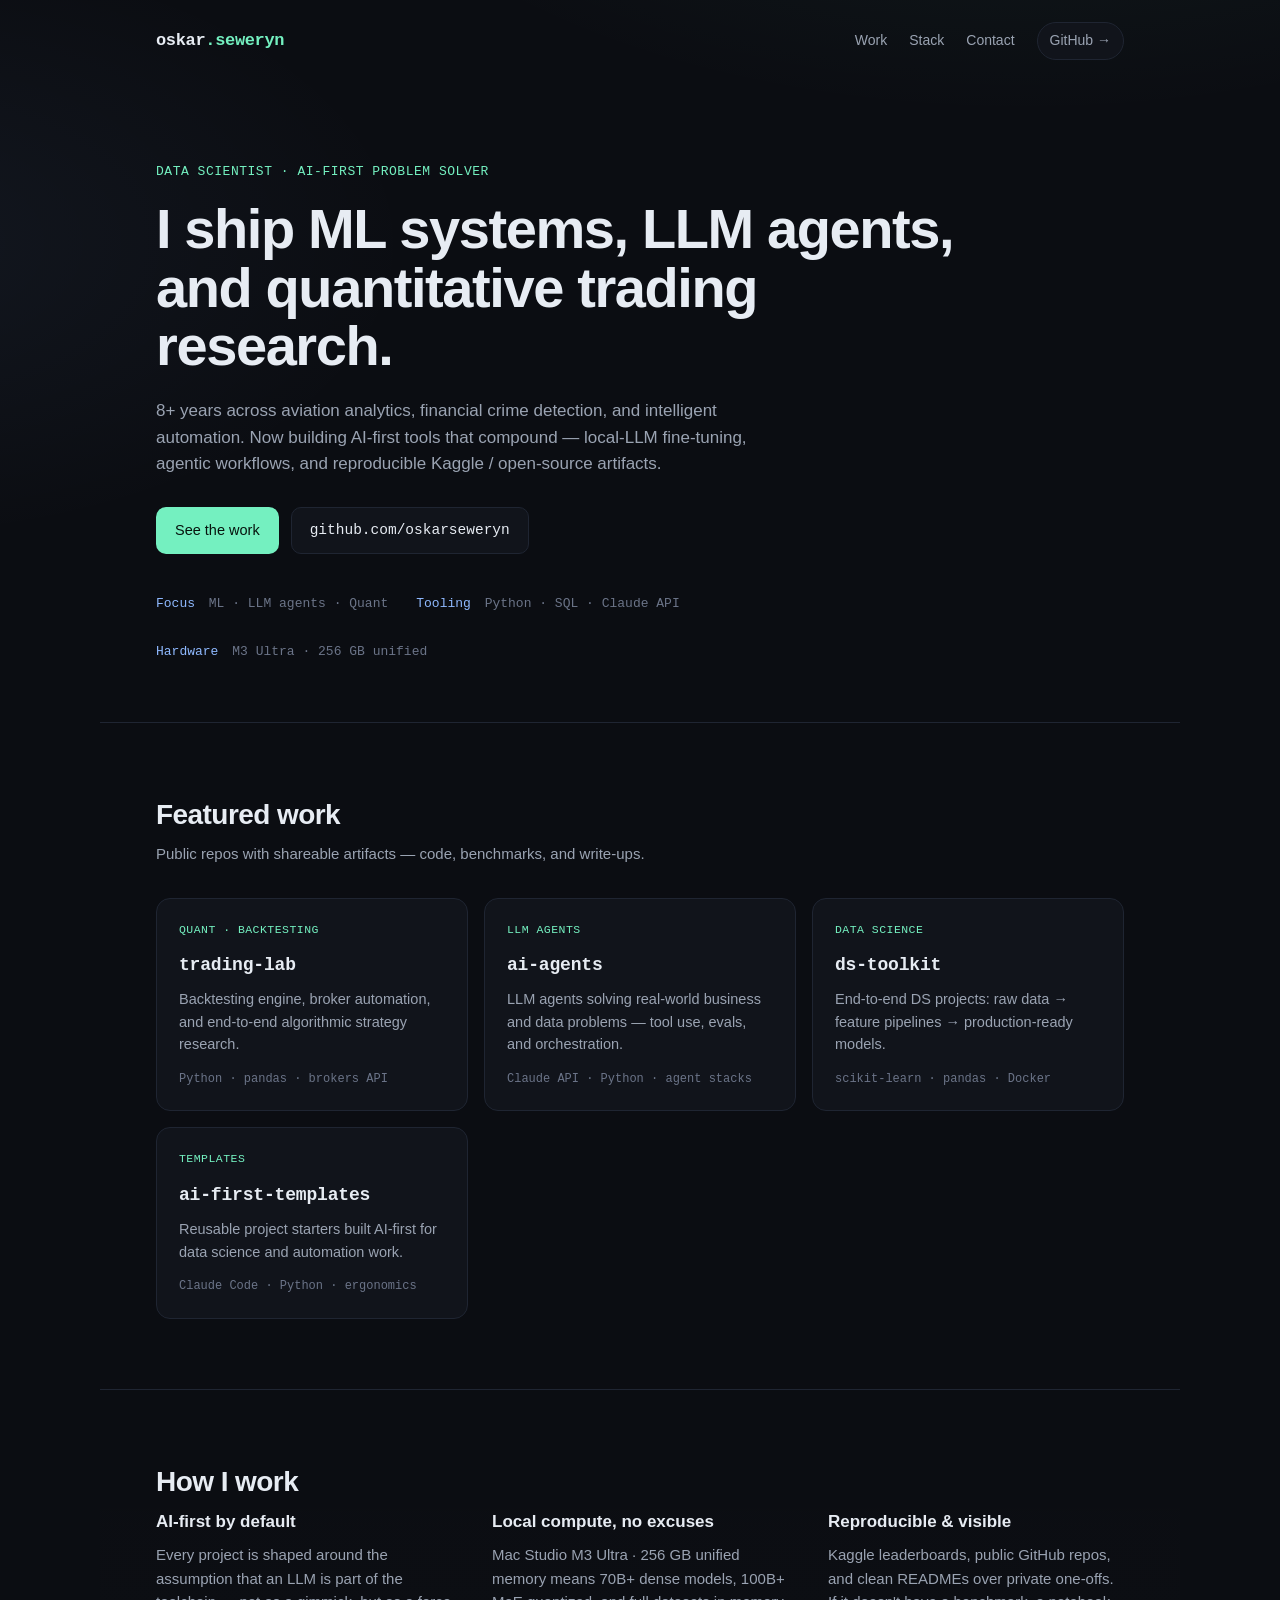
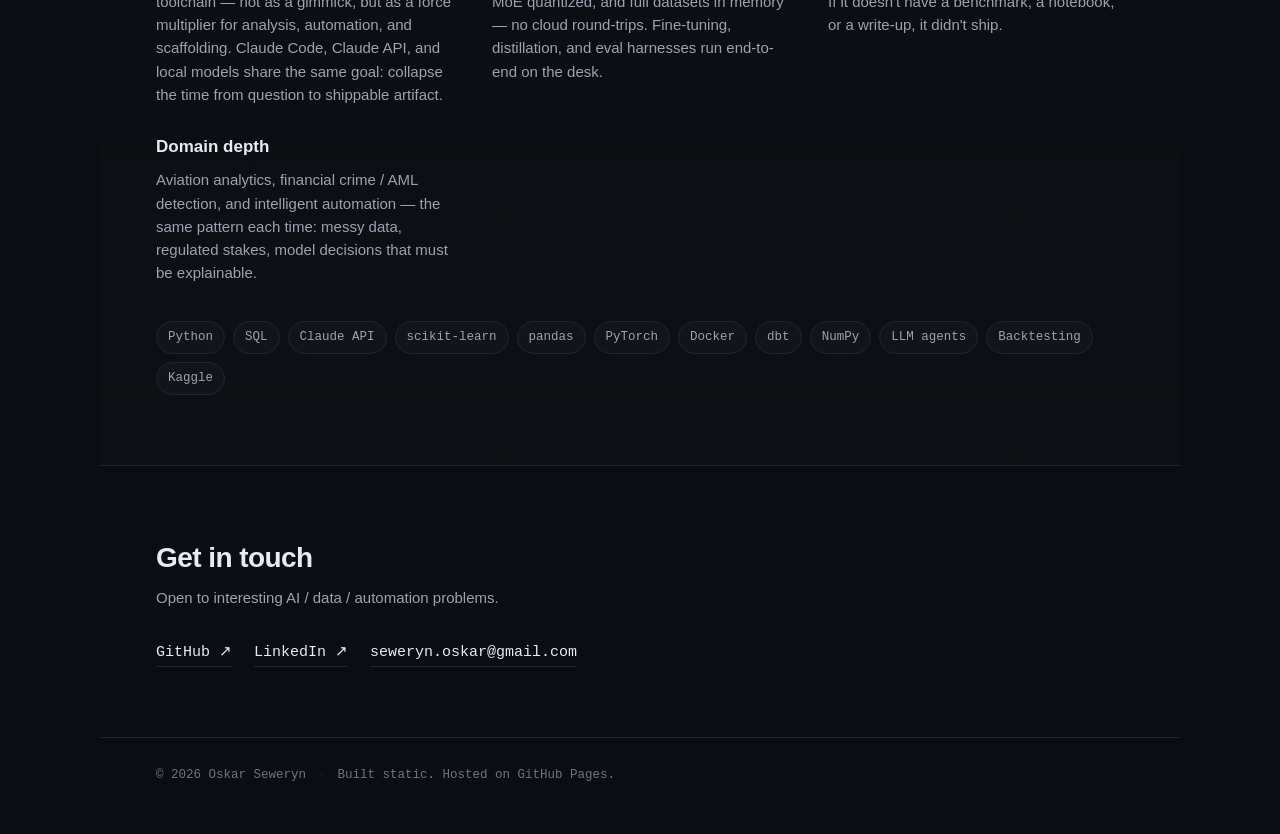
==== index.html @ affdbf96 "init personal site Static single-page portfolio for oskarseweryn.github.io: - hero, featured work, h" ====
<!doctype html>
<html lang="en">
<head>
<meta charset="utf-8" />
<meta name="viewport" content="width=device-width, initial-scale=1" />
<title>Oskar Seweryn — Data Scientist · AI-First Problem Solver</title>
<meta name="description" content="Oskar Seweryn — Data Scientist and AI-first problem solver. Building ML systems, LLM agents, and quantitative trading research." />
<meta name="theme-color" content="#0b0d12" />
<link rel="icon" href="data:image/svg+xml,%3Csvg xmlns='http://www.w3.org/2000/svg' viewBox='0 0 64 64'%3E%3Crect width='64' height='64' rx='14' fill='%230b0d12'/%3E%3Ctext x='50%25' y='54%25' font-family='ui-monospace,monospace' font-size='34' font-weight='700' text-anchor='middle' fill='%2374f0c0'%3Eos%3C/text%3E%3C/svg%3E" />

<meta property="og:title" content="Oskar Seweryn — Data Scientist · AI-First Problem Solver" />
<meta property="og:description" content="ML systems, LLM agents, and quantitative trading research. 8+ years across aviation analytics, financial crime detection, and intelligent automation." />
<meta property="og:type" content="website" />
<meta property="og:url" content="https://oskarseweryn.github.io" />

<link rel="stylesheet" href="style.css" />
</head>
<body>

<header class="nav">
  <a class="brand" href="#top">oskar<span>.seweryn</span></a>
  <nav>
    <a href="#work">Work</a>
    <a href="#stack">Stack</a>
    <a href="#contact">Contact</a>
    <a class="nav-cta" href="https://github.com/oskarseweryn" target="_blank" rel="noopener">GitHub →</a>
  </nav>
</header>

<main id="top">

  <section class="hero">
    <div class="hero-inner">
      <p class="eyebrow">Data Scientist · AI-First Problem Solver</p>
      <h1>I ship ML systems, LLM agents,<br/>and quantitative trading research.</h1>
      <p class="lede">
        8+ years across aviation analytics, financial crime detection, and intelligent automation.
        Now building AI-first tools that compound — local-LLM fine-tuning, agentic workflows,
        and reproducible Kaggle / open-source artifacts.
      </p>
      <div class="cta-row">
        <a class="btn primary" href="#work">See the work</a>
        <a class="btn ghost" href="https://github.com/oskarseweryn" target="_blank" rel="noopener">github.com/oskarseweryn</a>
      </div>
      <ul class="hero-meta">
        <li><span>Focus</span> ML · LLM agents · Quant</li>
        <li><span>Tooling</span> Python · SQL · Claude API</li>
        <li><span>Hardware</span> M3 Ultra · 256 GB unified</li>
      </ul>
    </div>
  </section>

  <section id="work" class="section">
    <h2>Featured work</h2>
    <p class="section-sub">Public repos with shareable artifacts — code, benchmarks, and write-ups.</p>

    <div class="grid">

      <a class="card" href="https://github.com/oskarseweryn/trading-lab" target="_blank" rel="noopener">
        <div class="card-tag">Quant · Backtesting</div>
        <h3>trading-lab</h3>
        <p>Backtesting engine, broker automation, and end-to-end algorithmic strategy research.</p>
        <div class="card-meta">Python · pandas · brokers API</div>
      </a>

      <a class="card" href="https://github.com/oskarseweryn/ai-agents" target="_blank" rel="noopener">
        <div class="card-tag">LLM Agents</div>
        <h3>ai-agents</h3>
        <p>LLM agents solving real-world business and data problems — tool use, evals, and orchestration.</p>
        <div class="card-meta">Claude API · Python · agent stacks</div>
      </a>

      <a class="card" href="https://github.com/oskarseweryn/ds-toolkit" target="_blank" rel="noopener">
        <div class="card-tag">Data Science</div>
        <h3>ds-toolkit</h3>
        <p>End-to-end DS projects: raw data → feature pipelines → production-ready models.</p>
        <div class="card-meta">scikit-learn · pandas · Docker</div>
      </a>

      <a class="card" href="https://github.com/oskarseweryn/ai-first-templates" target="_blank" rel="noopener">
        <div class="card-tag">Templates</div>
        <h3>ai-first-templates</h3>
        <p>Reusable project starters built AI-first for data science and automation work.</p>
        <div class="card-meta">Claude Code · Python · ergonomics</div>
      </a>

    </div>
  </section>

  <section id="stack" class="section alt">
    <h2>How I work</h2>
    <div class="two-col">
      <div>
        <h3>AI-first by default</h3>
        <p>
          Every project is shaped around the assumption that an LLM is part of the toolchain — not as a gimmick,
          but as a force multiplier for analysis, automation, and scaffolding. Claude Code, Claude API, and local
          models share the same goal: collapse the time from question to shippable artifact.
        </p>
      </div>
      <div>
        <h3>Local compute, no excuses</h3>
        <p>
          Mac Studio M3 Ultra · 256 GB unified memory means 70B+ dense models, 100B+ MoE quantized, and full
          datasets in memory — no cloud round-trips. Fine-tuning, distillation, and eval harnesses run end-to-end
          on the desk.
        </p>
      </div>
      <div>
        <h3>Reproducible &amp; visible</h3>
        <p>
          Kaggle leaderboards, public GitHub repos, and clean READMEs over private one-offs. If it doesn't have a
          benchmark, a notebook, or a write-up, it didn't ship.
        </p>
      </div>
      <div>
        <h3>Domain depth</h3>
        <p>
          Aviation analytics, financial crime / AML detection, and intelligent automation — the same pattern each
          time: messy data, regulated stakes, model decisions that must be explainable.
        </p>
      </div>
    </div>

    <div class="chips">
      <span>Python</span><span>SQL</span><span>Claude API</span><span>scikit-learn</span>
      <span>pandas</span><span>PyTorch</span><span>Docker</span><span>dbt</span>
      <span>NumPy</span><span>LLM agents</span><span>Backtesting</span><span>Kaggle</span>
    </div>
  </section>

  <section id="contact" class="section contact">
    <h2>Get in touch</h2>
    <p class="section-sub">Open to interesting AI / data / automation problems.</p>
    <div class="links">
      <a href="https://github.com/oskarseweryn" target="_blank" rel="noopener">GitHub ↗</a>
      <a href="https://www.linkedin.com/in/oskar-seweryn/" target="_blank" rel="noopener">LinkedIn ↗</a>
      <a href="mailto:seweryn.oskar@gmail.com">seweryn.oskar@gmail.com</a>
    </div>
  </section>

</main>

<footer>
  <span>© <span id="yr"></span> Oskar Seweryn</span>
  <span class="sep">·</span>
  <span>Built static. Hosted on GitHub Pages.</span>
</footer>

<script>
  document.getElementById('yr').textContent = new Date().getFullYear();
</script>
</body>
</html>
---- style.css ----
:root {
  --bg: #0b0d12;
  --bg-2: #11141b;
  --bg-3: #161a23;
  --line: #1f2532;
  --fg: #e7ecf3;
  --fg-dim: #9aa3b2;
  --fg-mute: #6b7488;
  --accent: #74f0c0;
  --accent-2: #8fb9ff;
  --radius: 14px;
  --maxw: 1080px;
  --mono: ui-monospace, SFMono-Regular, Menlo, Consolas, monospace;
  --sans: -apple-system, BlinkMacSystemFont, "Inter", "Segoe UI", Roboto, sans-serif;
}

* { box-sizing: border-box; }

html, body {
  margin: 0;
  padding: 0;
  background: var(--bg);
  color: var(--fg);
  font-family: var(--sans);
  font-size: 16px;
  line-height: 1.55;
  -webkit-font-smoothing: antialiased;
}

body {
  background:
    radial-gradient(1200px 600px at 80% -10%, rgba(116, 240, 192, 0.07), transparent 60%),
    radial-gradient(900px 500px at -10% 10%, rgba(143, 185, 255, 0.06), transparent 60%),
    var(--bg);
}

a { color: var(--fg); text-decoration: none; }
a:hover { color: var(--accent); }

/* ---------- Nav ---------- */
.nav {
  display: flex;
  align-items: center;
  justify-content: space-between;
  padding: 22px clamp(20px, 5vw, 56px);
  max-width: var(--maxw);
  margin: 0 auto;
}
.brand {
  font-family: var(--mono);
  font-weight: 700;
  letter-spacing: -0.02em;
  font-size: 17px;
}
.brand span { color: var(--accent); }
.nav nav { display: flex; gap: 22px; align-items: center; }
.nav nav a { font-size: 14px; color: var(--fg-dim); }
.nav nav a:hover { color: var(--fg); }
.nav-cta {
  border: 1px solid var(--line);
  padding: 7px 12px;
  border-radius: 999px;
  background: var(--bg-2);
}
.nav-cta:hover { border-color: var(--accent); color: var(--accent) !important; }

/* ---------- Hero ---------- */
.hero {
  max-width: var(--maxw);
  margin: 0 auto;
  padding: 80px clamp(20px, 5vw, 56px) 60px;
}
.hero-inner { max-width: 820px; }
.eyebrow {
  font-family: var(--mono);
  font-size: 13px;
  color: var(--accent);
  letter-spacing: 0.04em;
  text-transform: uppercase;
  margin: 0 0 18px;
}
.hero h1 {
  font-size: clamp(34px, 5.4vw, 56px);
  line-height: 1.05;
  letter-spacing: -0.025em;
  margin: 0 0 22px;
  font-weight: 700;
}
.hero .lede {
  font-size: 17px;
  color: var(--fg-dim);
  max-width: 640px;
  margin: 0 0 30px;
}
.cta-row { display: flex; gap: 12px; flex-wrap: wrap; margin-bottom: 40px; }
.btn {
  display: inline-block;
  padding: 11px 18px;
  border-radius: 10px;
  font-size: 14.5px;
  font-weight: 500;
  border: 1px solid transparent;
  transition: transform 0.08s ease, border-color 0.15s ease, background 0.15s ease;
}
.btn.primary {
  background: var(--accent);
  color: #07140e;
}
.btn.primary:hover { transform: translateY(-1px); }
.btn.ghost {
  border-color: var(--line);
  color: var(--fg);
  background: var(--bg-2);
  font-family: var(--mono);
}
.btn.ghost:hover { border-color: var(--accent); color: var(--accent); }

.hero-meta {
  list-style: none;
  padding: 0;
  margin: 0;
  display: flex;
  gap: 28px;
  flex-wrap: wrap;
  font-family: var(--mono);
  font-size: 13px;
  color: var(--fg-mute);
}
.hero-meta li span {
  display: inline-block;
  color: var(--accent-2);
  margin-right: 6px;
}

/* ---------- Sections ---------- */
.section {
  max-width: var(--maxw);
  margin: 0 auto;
  padding: 70px clamp(20px, 5vw, 56px);
  border-top: 1px solid var(--line);
}
.section.alt { background: linear-gradient(180deg, transparent, rgba(255, 255, 255, 0.012)); }
.section h2 {
  font-size: 28px;
  letter-spacing: -0.02em;
  margin: 0 0 6px;
}
.section-sub {
  color: var(--fg-dim);
  margin: 0 0 32px;
  font-size: 15px;
}

/* ---------- Grid of project cards ---------- */
.grid {
  display: grid;
  grid-template-columns: repeat(auto-fill, minmax(260px, 1fr));
  gap: 16px;
}
.card {
  display: block;
  background: var(--bg-2);
  border: 1px solid var(--line);
  border-radius: var(--radius);
  padding: 22px;
  transition: border-color 0.15s ease, transform 0.1s ease, background 0.15s ease;
}
.card:hover {
  border-color: var(--accent);
  background: var(--bg-3);
  transform: translateY(-2px);
  color: var(--fg);
}
.card-tag {
  font-family: var(--mono);
  font-size: 11.5px;
  letter-spacing: 0.04em;
  text-transform: uppercase;
  color: var(--accent);
  margin-bottom: 14px;
}
.card h3 {
  font-family: var(--mono);
  font-size: 18px;
  margin: 0 0 8px;
  letter-spacing: -0.01em;
}
.card p {
  color: var(--fg-dim);
  font-size: 14.5px;
  margin: 0 0 14px;
}
.card-meta {
  font-family: var(--mono);
  font-size: 12px;
  color: var(--fg-mute);
}

/* ---------- Two-column "How I work" ---------- */
.two-col {
  display: grid;
  grid-template-columns: repeat(auto-fit, minmax(280px, 1fr));
  gap: 28px 40px;
  margin-bottom: 36px;
}
.two-col h3 {
  font-size: 17px;
  margin: 0 0 8px;
  color: var(--fg);
}
.two-col p {
  color: var(--fg-dim);
  margin: 0;
  font-size: 15px;
}

/* ---------- Chips ---------- */
.chips {
  display: flex;
  flex-wrap: wrap;
  gap: 8px;
  margin-top: 8px;
}
.chips span {
  font-family: var(--mono);
  font-size: 12.5px;
  background: var(--bg-2);
  border: 1px solid var(--line);
  color: var(--fg-dim);
  padding: 6px 11px;
  border-radius: 999px;
}

/* ---------- Contact ---------- */
.contact .links {
  display: flex;
  flex-wrap: wrap;
  gap: 22px;
  font-family: var(--mono);
  font-size: 15px;
}
.contact .links a {
  color: var(--fg);
  border-bottom: 1px solid var(--line);
  padding-bottom: 2px;
}
.contact .links a:hover {
  color: var(--accent);
  border-color: var(--accent);
}

/* ---------- Footer ---------- */
footer {
  max-width: var(--maxw);
  margin: 0 auto;
  padding: 28px clamp(20px, 5vw, 56px) 48px;
  font-family: var(--mono);
  font-size: 12.5px;
  color: var(--fg-mute);
  display: flex;
  gap: 12px;
  flex-wrap: wrap;
  border-top: 1px solid var(--line);
}
footer .sep { color: var(--line); }

/* ---------- Mobile tweaks ---------- */
@media (max-width: 560px) {
  .nav nav { gap: 14px; }
  .nav nav a:not(.nav-cta) { display: none; }
  .hero { padding-top: 50px; }
  .hero-meta { gap: 14px; }
}

/* ---------- Reduced motion ---------- */
@media (prefers-reduced-motion: reduce) {
  * { transition: none !important; }
}
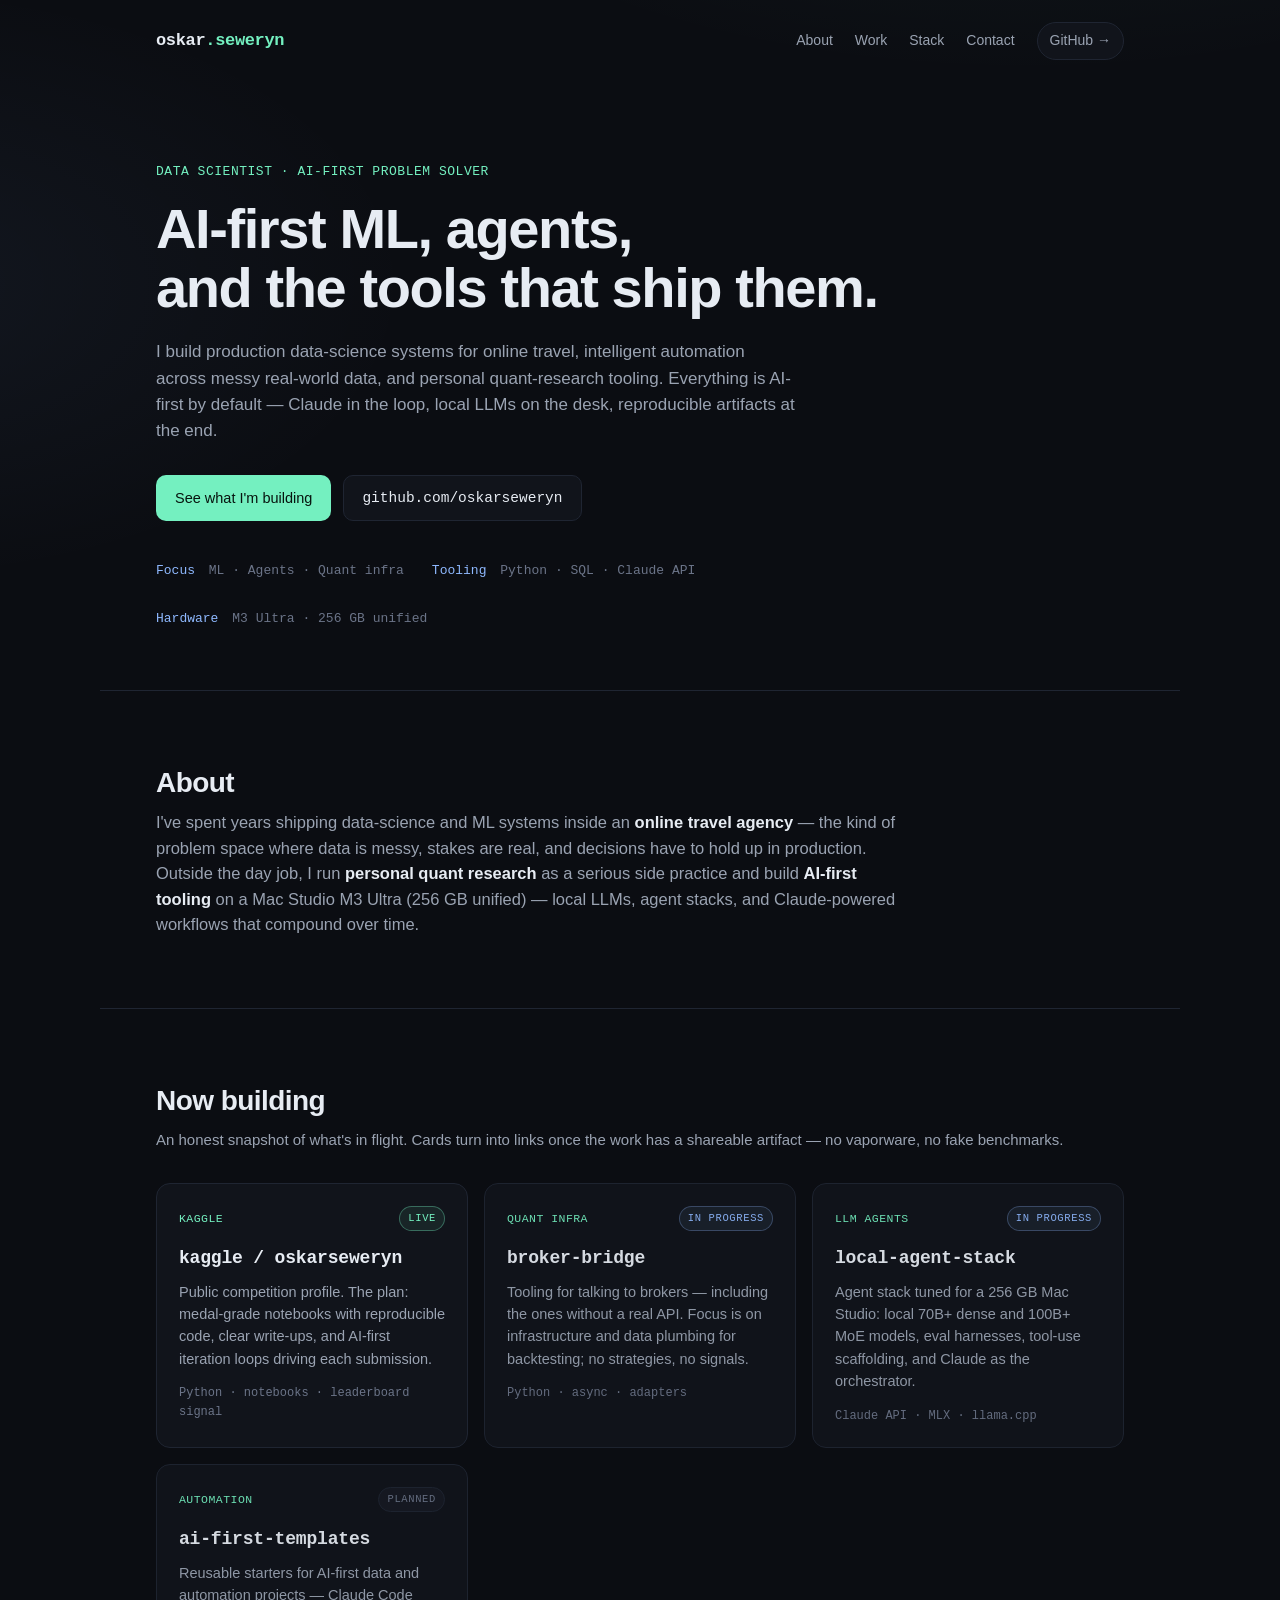
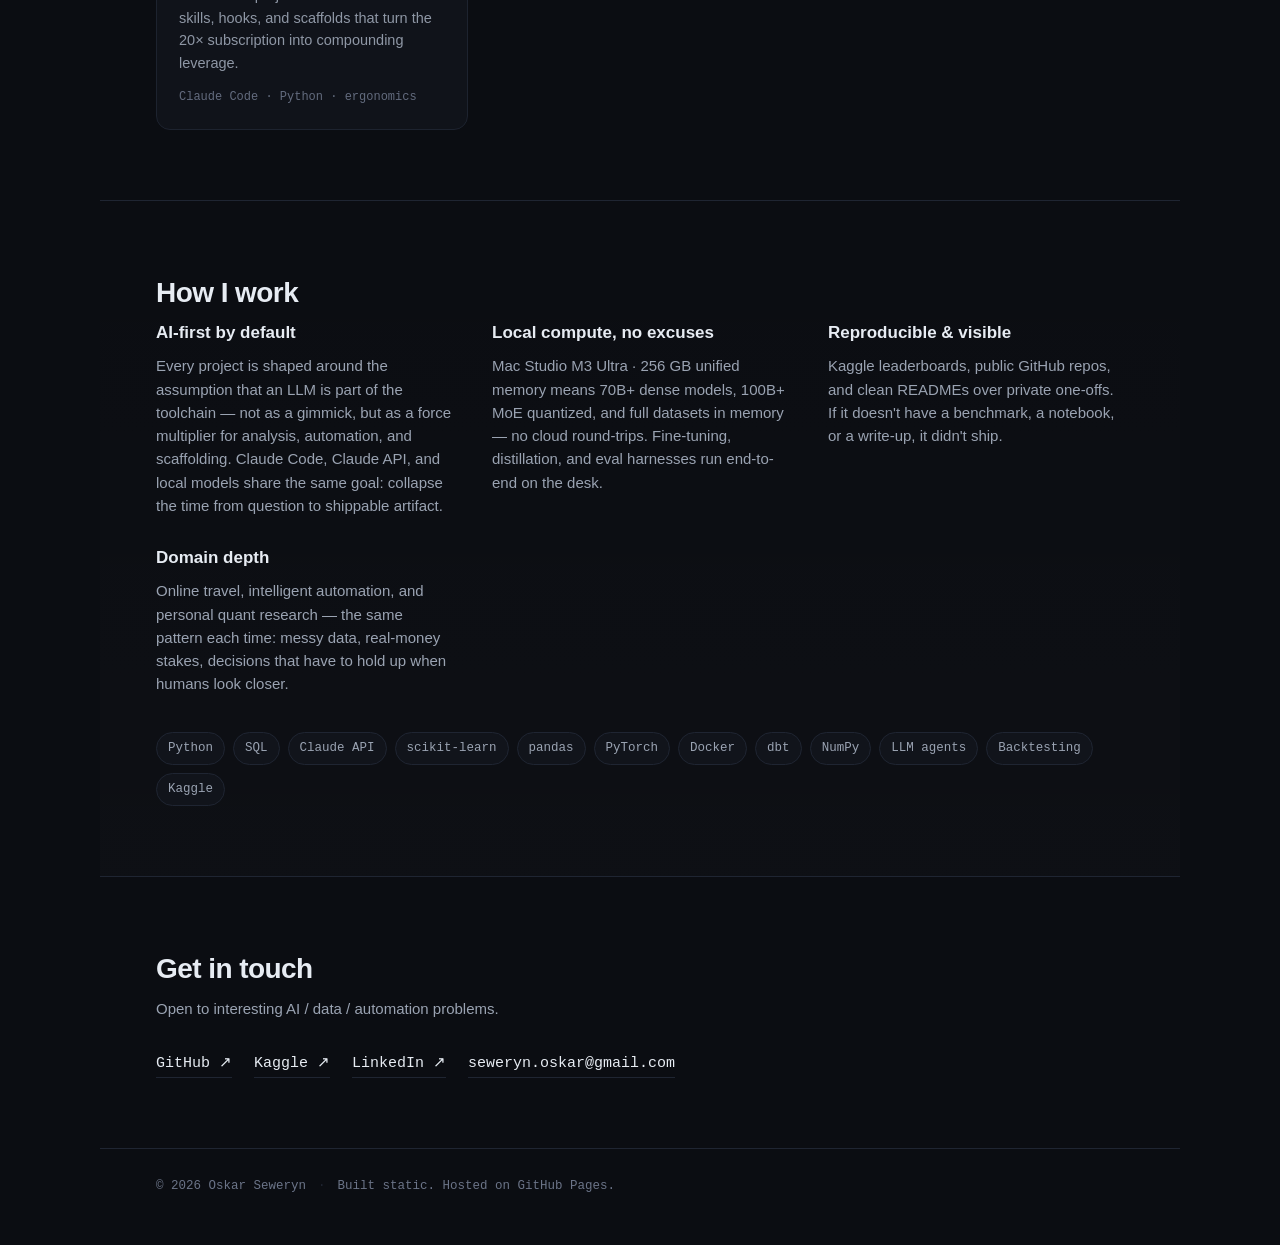
==== commit 8158535d: "overhaul site: honest positioning and now-building cards Drop bogus repo cards and the aviation/AML " ====
--- a/index.html
+++ b/index.html
@@ -4,12 +4,12 @@
 <meta charset="utf-8" />
 <meta name="viewport" content="width=device-width, initial-scale=1" />
 <title>Oskar Seweryn — Data Scientist · AI-First Problem Solver</title>
-<meta name="description" content="Oskar Seweryn — Data Scientist and AI-first problem solver. Building ML systems, LLM agents, and quantitative trading research." />
+<meta name="description" content="Oskar Seweryn — Data Scientist and AI-first problem solver. Production ML for online travel, intelligent automation, and personal quant research." />
 <meta name="theme-color" content="#0b0d12" />
 <link rel="icon" href="data:image/svg+xml,%3Csvg xmlns='http://www.w3.org/2000/svg' viewBox='0 0 64 64'%3E%3Crect width='64' height='64' rx='14' fill='%230b0d12'/%3E%3Ctext x='50%25' y='54%25' font-family='ui-monospace,monospace' font-size='34' font-weight='700' text-anchor='middle' fill='%2374f0c0'%3Eos%3C/text%3E%3C/svg%3E" />
 
 <meta property="og:title" content="Oskar Seweryn — Data Scientist · AI-First Problem Solver" />
-<meta property="og:description" content="ML systems, LLM agents, and quantitative trading research. 8+ years across aviation analytics, financial crime detection, and intelligent automation." />
+<meta property="og:description" content="Production ML for online travel, intelligent automation, and personal quant research. AI-first by default, local-LLM by hardware." />
 <meta property="og:type" content="website" />
 <meta property="og:url" content="https://oskarseweryn.github.io" />
 
@@ -20,6 +20,7 @@
 <header class="nav">
   <a class="brand" href="#top">oskar<span>.seweryn</span></a>
   <nav>
+    <a href="#about">About</a>
     <a href="#work">Work</a>
     <a href="#stack">Stack</a>
     <a href="#contact">Contact</a>
@@ -32,57 +33,85 @@
   <section class="hero">
     <div class="hero-inner">
       <p class="eyebrow">Data Scientist · AI-First Problem Solver</p>
-      <h1>I ship ML systems, LLM agents,<br/>and quantitative trading research.</h1>
+      <h1>AI-first ML, agents,<br/>and the tools that ship them.</h1>
       <p class="lede">
-        8+ years across aviation analytics, financial crime detection, and intelligent automation.
-        Now building AI-first tools that compound — local-LLM fine-tuning, agentic workflows,
-        and reproducible Kaggle / open-source artifacts.
+        I build production data-science systems for online travel, intelligent automation
+        across messy real-world data, and personal quant-research tooling. Everything is
+        AI-first by default — Claude in the loop, local LLMs on the desk, reproducible
+        artifacts at the end.
       </p>
       <div class="cta-row">
-        <a class="btn primary" href="#work">See the work</a>
+        <a class="btn primary" href="#work">See what I'm building</a>
         <a class="btn ghost" href="https://github.com/oskarseweryn" target="_blank" rel="noopener">github.com/oskarseweryn</a>
       </div>
       <ul class="hero-meta">
-        <li><span>Focus</span> ML · LLM agents · Quant</li>
+        <li><span>Focus</span> ML · Agents · Quant infra</li>
         <li><span>Tooling</span> Python · SQL · Claude API</li>
         <li><span>Hardware</span> M3 Ultra · 256 GB unified</li>
       </ul>
     </div>
   </section>
 
+  <section id="about" class="section about">
+    <h2>About</h2>
+    <p class="bio">
+      I've spent years shipping data-science and ML systems inside an
+      <strong>online travel agency</strong> — the kind of problem space where data is messy,
+      stakes are real, and decisions have to hold up in production. Outside the day job, I
+      run <strong>personal quant research</strong> as a serious side practice and build
+      <strong>AI-first tooling</strong> on a Mac Studio M3 Ultra (256&nbsp;GB unified) — local
+      LLMs, agent stacks, and Claude-powered workflows that compound over time.
+    </p>
+  </section>
+
   <section id="work" class="section">
-    <h2>Featured work</h2>
-    <p class="section-sub">Public repos with shareable artifacts — code, benchmarks, and write-ups.</p>
+    <h2>Now building</h2>
+    <p class="section-sub">
+      An honest snapshot of what's in flight. Cards turn into links once the work has a
+      shareable artifact — no vaporware, no fake benchmarks.
+    </p>
 
     <div class="grid">
 
-      <a class="card" href="https://github.com/oskarseweryn/trading-lab" target="_blank" rel="noopener">
-        <div class="card-tag">Quant · Backtesting</div>
-        <h3>trading-lab</h3>
-        <p>Backtesting engine, broker automation, and end-to-end algorithmic strategy research.</p>
-        <div class="card-meta">Python · pandas · brokers API</div>
+      <a class="card" href="https://www.kaggle.com/oskarseweryn" target="_blank" rel="noopener">
+        <div class="card-head">
+          <div class="card-tag">Kaggle</div>
+          <span class="status status-live">live</span>
+        </div>
+        <h3>kaggle / oskarseweryn</h3>
+        <p>Public competition profile. The plan: medal-grade notebooks with reproducible code, clear write-ups, and AI-first iteration loops driving each submission.</p>
+        <div class="card-meta">Python · notebooks · leaderboard signal</div>
       </a>
 
-      <a class="card" href="https://github.com/oskarseweryn/ai-agents" target="_blank" rel="noopener">
-        <div class="card-tag">LLM Agents</div>
-        <h3>ai-agents</h3>
-        <p>LLM agents solving real-world business and data problems — tool use, evals, and orchestration.</p>
-        <div class="card-meta">Claude API · Python · agent stacks</div>
-      </a>
+      <div class="card card-soon" aria-disabled="true">
+        <div class="card-head">
+          <div class="card-tag">Quant infra</div>
+          <span class="status status-progress">in&nbsp;progress</span>
+        </div>
+        <h3>broker-bridge</h3>
+        <p>Tooling for talking to brokers — including the ones without a real API. Focus is on infrastructure and data plumbing for backtesting; no strategies, no signals.</p>
+        <div class="card-meta">Python · async · adapters</div>
+      </div>
 
-      <a class="card" href="https://github.com/oskarseweryn/ds-toolkit" target="_blank" rel="noopener">
-        <div class="card-tag">Data Science</div>
-        <h3>ds-toolkit</h3>
-        <p>End-to-end DS projects: raw data → feature pipelines → production-ready models.</p>
-        <div class="card-meta">scikit-learn · pandas · Docker</div>
-      </a>
+      <div class="card card-soon" aria-disabled="true">
+        <div class="card-head">
+          <div class="card-tag">LLM agents</div>
+          <span class="status status-progress">in&nbsp;progress</span>
+        </div>
+        <h3>local-agent-stack</h3>
+        <p>Agent stack tuned for a 256&nbsp;GB Mac Studio: local 70B+ dense and 100B+ MoE models, eval harnesses, tool-use scaffolding, and Claude as the orchestrator.</p>
+        <div class="card-meta">Claude API · MLX · llama.cpp</div>
+      </div>
 
-      <a class="card" href="https://github.com/oskarseweryn/ai-first-templates" target="_blank" rel="noopener">
-        <div class="card-tag">Templates</div>
+      <div class="card card-soon" aria-disabled="true">
+        <div class="card-head">
+          <div class="card-tag">Automation</div>
+          <span class="status status-planned">planned</span>
+        </div>
         <h3>ai-first-templates</h3>
-        <p>Reusable project starters built AI-first for data science and automation work.</p>
+        <p>Reusable starters for AI-first data and automation projects — Claude Code skills, hooks, and scaffolds that turn the 20× subscription into compounding leverage.</p>
         <div class="card-meta">Claude Code · Python · ergonomics</div>
-      </a>
+      </div>
 
     </div>
   </section>
@@ -116,8 +145,8 @@
       <div>
         <h3>Domain depth</h3>
         <p>
-          Aviation analytics, financial crime / AML detection, and intelligent automation — the same pattern each
-          time: messy data, regulated stakes, model decisions that must be explainable.
+          Online travel, intelligent automation, and personal quant research — the same pattern each
+          time: messy data, real-money stakes, decisions that have to hold up when humans look closer.
         </p>
       </div>
     </div>
@@ -134,6 +163,7 @@
     <p class="section-sub">Open to interesting AI / data / automation problems.</p>
     <div class="links">
       <a href="https://github.com/oskarseweryn" target="_blank" rel="noopener">GitHub ↗</a>
+      <a href="https://www.kaggle.com/oskarseweryn" target="_blank" rel="noopener">Kaggle ↗</a>
       <a href="https://www.linkedin.com/in/oskar-seweryn/" target="_blank" rel="noopener">LinkedIn ↗</a>
       <a href="mailto:seweryn.oskar@gmail.com">seweryn.oskar@gmail.com</a>
     </div>
--- a/style.css
+++ b/style.css
@@ -151,6 +151,18 @@
   font-size: 15px;
 }
 
+/* ---------- About ---------- */
+.about .bio {
+  max-width: 760px;
+  font-size: 16.5px;
+  color: var(--fg-dim);
+  margin: 0;
+}
+.about .bio strong {
+  color: var(--fg);
+  font-weight: 600;
+}
+
 /* ---------- Grid of project cards ---------- */
 .grid {
   display: grid;
@@ -165,11 +177,27 @@
   padding: 22px;
   transition: border-color 0.15s ease, transform 0.1s ease, background 0.15s ease;
 }
-.card:hover {
+a.card:hover {
   border-color: var(--accent);
   background: var(--bg-3);
   transform: translateY(-2px);
   color: var(--fg);
+}
+.card-soon {
+  cursor: default;
+  opacity: 0.92;
+}
+.card-soon:hover {
+  border-color: var(--line);
+  background: var(--bg-2);
+  transform: none;
+}
+.card-head {
+  display: flex;
+  align-items: center;
+  justify-content: space-between;
+  gap: 10px;
+  margin-bottom: 14px;
 }
 .card-tag {
   font-family: var(--mono);
@@ -177,7 +205,31 @@
   letter-spacing: 0.04em;
   text-transform: uppercase;
   color: var(--accent);
-  margin-bottom: 14px;
+}
+.status {
+  font-family: var(--mono);
+  font-size: 10.5px;
+  letter-spacing: 0.06em;
+  text-transform: uppercase;
+  padding: 3px 8px;
+  border-radius: 999px;
+  border: 1px solid var(--line);
+  color: var(--fg-mute);
+  background: var(--bg-3);
+  white-space: nowrap;
+}
+.status-live {
+  color: var(--accent);
+  border-color: rgba(116, 240, 192, 0.35);
+  background: rgba(116, 240, 192, 0.08);
+}
+.status-progress {
+  color: var(--accent-2);
+  border-color: rgba(143, 185, 255, 0.3);
+  background: rgba(143, 185, 255, 0.08);
+}
+.status-planned {
+  color: var(--fg-mute);
 }
 .card h3 {
   font-family: var(--mono);
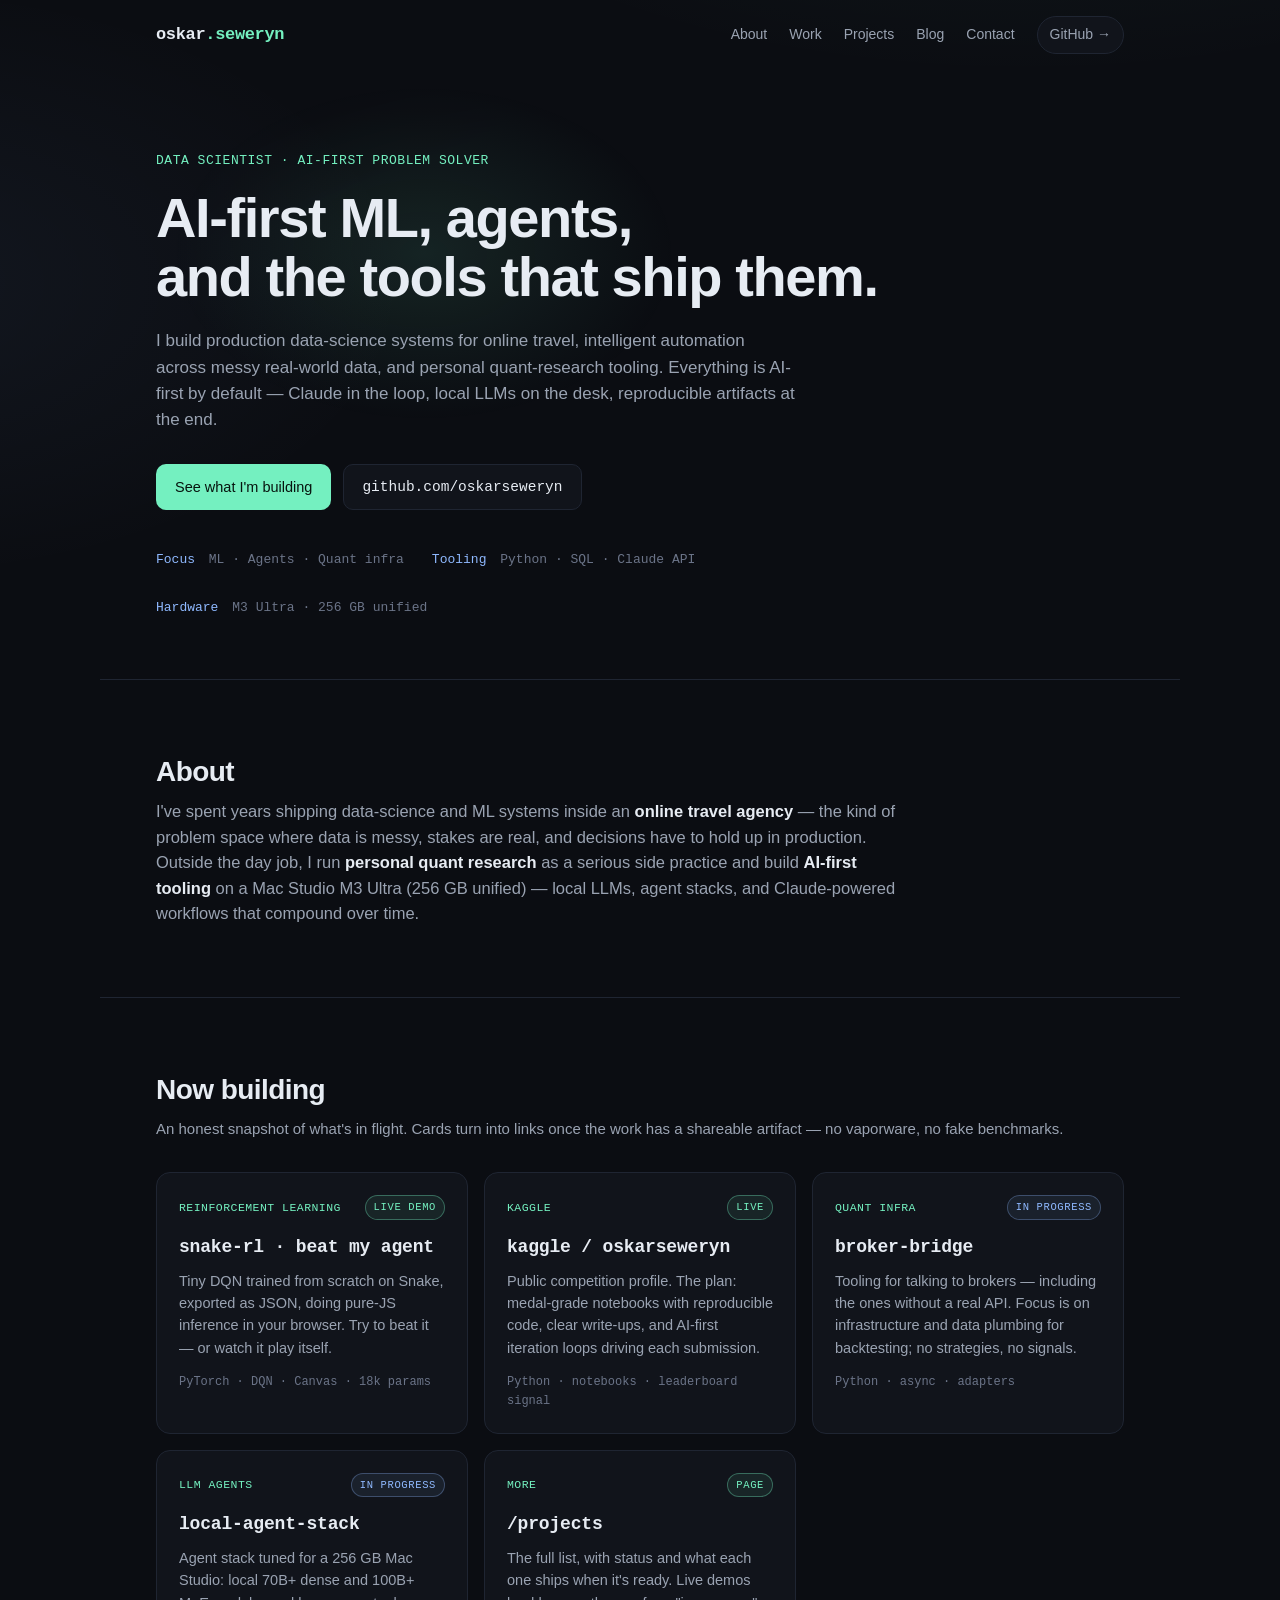
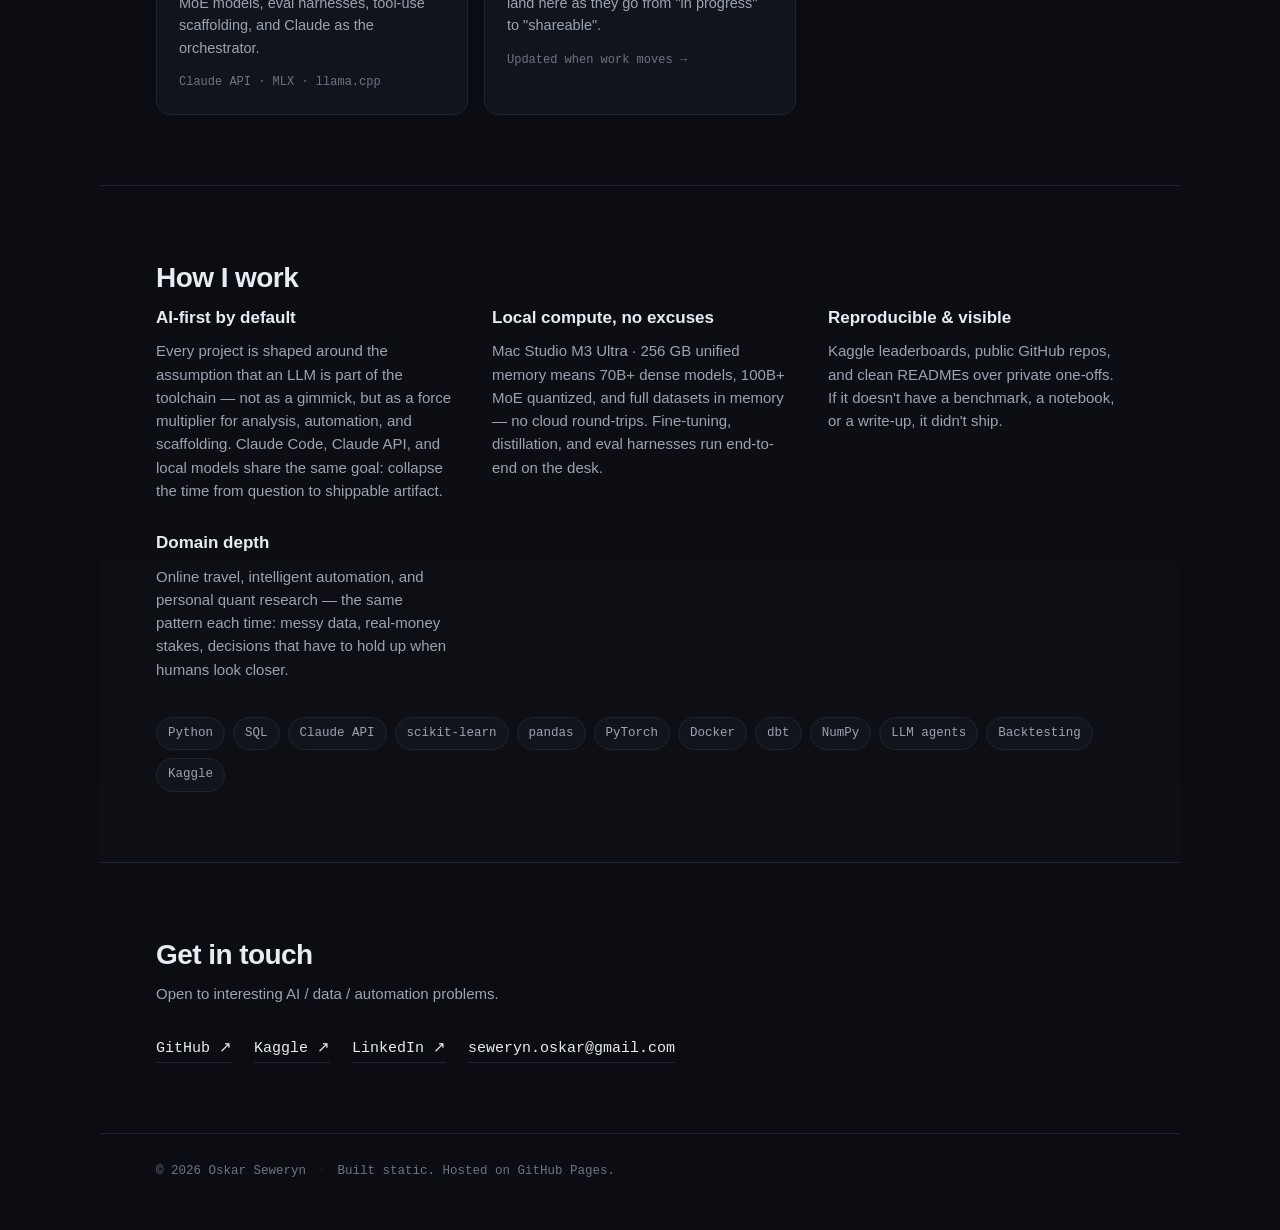
==== commit fc478107: "add snake-rl live demo + finish site overhaul Centerpiece: projects/snake-rl/, an end-to-end RL demo" ====
--- a/index.html
+++ b/index.html
@@ -13,17 +13,19 @@
 <meta property="og:type" content="website" />
 <meta property="og:url" content="https://oskarseweryn.github.io" />
 
-<link rel="stylesheet" href="style.css" />
+<link rel="stylesheet" href="/style.css" />
+<noscript><style>[data-reveal]{opacity:1!important;transform:none!important}</style></noscript>
 </head>
-<body>
+<body class="page-home">
 
-<header class="nav">
-  <a class="brand" href="#top">oskar<span>.seweryn</span></a>
+<header class="nav" data-nav>
+  <a class="brand" href="/">oskar<span>.seweryn</span></a>
   <nav>
-    <a href="#about">About</a>
-    <a href="#work">Work</a>
-    <a href="#stack">Stack</a>
-    <a href="#contact">Contact</a>
+    <a href="/#about">About</a>
+    <a href="/#work">Work</a>
+    <a href="/projects/">Projects</a>
+    <a href="/blog/">Blog</a>
+    <a href="/#contact">Contact</a>
     <a class="nav-cta" href="https://github.com/oskarseweryn" target="_blank" rel="noopener">GitHub →</a>
   </nav>
 </header>
@@ -53,8 +55,8 @@
   </section>
 
   <section id="about" class="section about">
-    <h2>About</h2>
-    <p class="bio">
+    <h2 data-reveal>About</h2>
+    <p class="bio" data-reveal>
       I've spent years shipping data-science and ML systems inside an
       <strong>online travel agency</strong> — the kind of problem space where data is messy,
       stakes are real, and decisions have to hold up in production. Outside the day job, I
@@ -65,15 +67,25 @@
   </section>
 
   <section id="work" class="section">
-    <h2>Now building</h2>
-    <p class="section-sub">
+    <h2 data-reveal>Now building</h2>
+    <p class="section-sub" data-reveal>
       An honest snapshot of what's in flight. Cards turn into links once the work has a
       shareable artifact — no vaporware, no fake benchmarks.
     </p>
 
     <div class="grid">
 
-      <a class="card" href="https://www.kaggle.com/oskarseweryn" target="_blank" rel="noopener">
+      <a class="card" data-reveal href="/projects/snake-rl/">
+        <div class="card-head">
+          <div class="card-tag">Reinforcement learning</div>
+          <span class="status status-live">live demo</span>
+        </div>
+        <h3>snake-rl · beat my agent</h3>
+        <p>Tiny DQN trained from scratch on Snake, exported as JSON, doing pure-JS inference in your browser. Try to beat it &mdash; or watch it play itself.</p>
+        <div class="card-meta">PyTorch · DQN · Canvas · 18k params</div>
+      </a>
+
+      <a class="card" data-reveal href="https://www.kaggle.com/oskarseweryn" target="_blank" rel="noopener">
         <div class="card-head">
           <div class="card-tag">Kaggle</div>
           <span class="status status-live">live</span>
@@ -83,7 +95,7 @@
         <div class="card-meta">Python · notebooks · leaderboard signal</div>
       </a>
 
-      <div class="card card-soon" aria-disabled="true">
+      <div class="card card-soon" data-reveal aria-disabled="true">
         <div class="card-head">
           <div class="card-tag">Quant infra</div>
           <span class="status status-progress">in&nbsp;progress</span>
@@ -93,7 +105,7 @@
         <div class="card-meta">Python · async · adapters</div>
       </div>
 
-      <div class="card card-soon" aria-disabled="true">
+      <div class="card card-soon" data-reveal aria-disabled="true">
         <div class="card-head">
           <div class="card-tag">LLM agents</div>
           <span class="status status-progress">in&nbsp;progress</span>
@@ -103,23 +115,23 @@
         <div class="card-meta">Claude API · MLX · llama.cpp</div>
       </div>
 
-      <div class="card card-soon" aria-disabled="true">
+      <a class="card" data-reveal href="/projects/">
         <div class="card-head">
-          <div class="card-tag">Automation</div>
-          <span class="status status-planned">planned</span>
+          <div class="card-tag">More</div>
+          <span class="status status-live">page</span>
         </div>
-        <h3>ai-first-templates</h3>
-        <p>Reusable starters for AI-first data and automation projects — Claude Code skills, hooks, and scaffolds that turn the 20× subscription into compounding leverage.</p>
-        <div class="card-meta">Claude Code · Python · ergonomics</div>
-      </div>
+        <h3>/projects</h3>
+        <p>The full list, with status and what each one ships when it's ready. Live demos land here as they go from "in progress" to "shareable".</p>
+        <div class="card-meta">Updated when work moves →</div>
+      </a>
 
     </div>
   </section>
 
   <section id="stack" class="section alt">
-    <h2>How I work</h2>
+    <h2 data-reveal>How I work</h2>
     <div class="two-col">
-      <div>
+      <div data-reveal>
         <h3>AI-first by default</h3>
         <p>
           Every project is shaped around the assumption that an LLM is part of the toolchain — not as a gimmick,
@@ -127,7 +139,7 @@
           models share the same goal: collapse the time from question to shippable artifact.
         </p>
       </div>
-      <div>
+      <div data-reveal>
         <h3>Local compute, no excuses</h3>
         <p>
           Mac Studio M3 Ultra · 256 GB unified memory means 70B+ dense models, 100B+ MoE quantized, and full
@@ -135,14 +147,14 @@
           on the desk.
         </p>
       </div>
-      <div>
+      <div data-reveal>
         <h3>Reproducible &amp; visible</h3>
         <p>
           Kaggle leaderboards, public GitHub repos, and clean READMEs over private one-offs. If it doesn't have a
           benchmark, a notebook, or a write-up, it didn't ship.
         </p>
       </div>
-      <div>
+      <div data-reveal>
         <h3>Domain depth</h3>
         <p>
           Online travel, intelligent automation, and personal quant research — the same pattern each
@@ -151,7 +163,7 @@
       </div>
     </div>
 
-    <div class="chips">
+    <div class="chips" data-reveal>
       <span>Python</span><span>SQL</span><span>Claude API</span><span>scikit-learn</span>
       <span>pandas</span><span>PyTorch</span><span>Docker</span><span>dbt</span>
       <span>NumPy</span><span>LLM agents</span><span>Backtesting</span><span>Kaggle</span>
@@ -159,9 +171,9 @@
   </section>
 
   <section id="contact" class="section contact">
-    <h2>Get in touch</h2>
-    <p class="section-sub">Open to interesting AI / data / automation problems.</p>
-    <div class="links">
+    <h2 data-reveal>Get in touch</h2>
+    <p class="section-sub" data-reveal>Open to interesting AI / data / automation problems.</p>
+    <div class="links" data-reveal>
       <a href="https://github.com/oskarseweryn" target="_blank" rel="noopener">GitHub ↗</a>
       <a href="https://www.kaggle.com/oskarseweryn" target="_blank" rel="noopener">Kaggle ↗</a>
       <a href="https://www.linkedin.com/in/oskar-seweryn/" target="_blank" rel="noopener">LinkedIn ↗</a>
@@ -177,8 +189,6 @@
   <span>Built static. Hosted on GitHub Pages.</span>
 </footer>
 
-<script>
-  document.getElementById('yr').textContent = new Date().getFullYear();
-</script>
+<script src="/main.js" defer></script>
 </body>
 </html>
--- a/style.css
+++ b/style.css
@@ -16,6 +16,8 @@
 
 * { box-sizing: border-box; }
 
+html { scroll-behavior: smooth; }
+
 html, body {
   margin: 0;
   padding: 0;
@@ -32,19 +34,35 @@
     radial-gradient(1200px 600px at 80% -10%, rgba(116, 240, 192, 0.07), transparent 60%),
     radial-gradient(900px 500px at -10% 10%, rgba(143, 185, 255, 0.06), transparent 60%),
     var(--bg);
+  overflow-x: hidden;
 }
 
 a { color: var(--fg); text-decoration: none; }
 a:hover { color: var(--accent); }
 
+main, .nav, footer { position: relative; z-index: 1; }
+
 /* ---------- Nav ---------- */
 .nav {
+  position: sticky;
+  top: 0;
+  z-index: 50;
   display: flex;
   align-items: center;
   justify-content: space-between;
-  padding: 22px clamp(20px, 5vw, 56px);
+  padding: 16px clamp(20px, 5vw, 56px);
   max-width: var(--maxw);
   margin: 0 auto;
+  border-bottom: 1px solid transparent;
+  transition: background 0.25s ease, backdrop-filter 0.25s ease, border-color 0.25s ease, padding 0.25s ease;
+}
+.nav.scrolled {
+  background: rgba(11, 13, 18, 0.72);
+  -webkit-backdrop-filter: saturate(140%) blur(10px);
+  backdrop-filter: saturate(140%) blur(10px);
+  border-bottom-color: var(--line);
+  padding-top: 12px;
+  padding-bottom: 12px;
 }
 .brand {
   font-family: var(--mono);
@@ -54,8 +72,21 @@
 }
 .brand span { color: var(--accent); }
 .nav nav { display: flex; gap: 22px; align-items: center; }
-.nav nav a { font-size: 14px; color: var(--fg-dim); }
-.nav nav a:hover { color: var(--fg); }
+.nav nav a { font-size: 14px; color: var(--fg-dim); position: relative; }
+.nav nav a:not(.nav-cta)::after {
+  content: "";
+  position: absolute;
+  left: 0;
+  right: 0;
+  bottom: -4px;
+  height: 1px;
+  background: var(--accent);
+  transform: scaleX(0);
+  transform-origin: left;
+  transition: transform 0.25s ease;
+}
+.nav nav a:not(.nav-cta):hover { color: var(--fg); }
+.nav nav a:not(.nav-cta):hover::after { transform: scaleX(1); }
 .nav-cta {
   border: 1px solid var(--line);
   padding: 7px 12px;
@@ -66,9 +97,24 @@
 
 /* ---------- Hero ---------- */
 .hero {
+  position: relative;
+  isolation: isolate;
+  overflow: hidden;
   max-width: var(--maxw);
   margin: 0 auto;
   padding: 80px clamp(20px, 5vw, 56px) 60px;
+}
+.hero::before {
+  content: "";
+  position: absolute;
+  inset: 0;
+  background: radial-gradient(360px 240px at var(--mx, 30%) var(--my, 30%),
+    rgba(116, 240, 192, 0.10), transparent 70%);
+  -webkit-mask-image: radial-gradient(ellipse 90% 85% at 50% 50%, #000 45%, transparent 100%);
+  mask-image: radial-gradient(ellipse 90% 85% at 50% 50%, #000 45%, transparent 100%);
+  pointer-events: none;
+  z-index: -1;
+  transition: background 0.2s ease;
 }
 .hero-inner { max-width: 820px; }
 .eyebrow {
@@ -100,13 +146,16 @@
   font-size: 14.5px;
   font-weight: 500;
   border: 1px solid transparent;
-  transition: transform 0.08s ease, border-color 0.15s ease, background 0.15s ease;
+  transition: transform 0.12s ease, border-color 0.15s ease, background 0.15s ease, box-shadow 0.2s ease;
 }
 .btn.primary {
   background: var(--accent);
   color: #07140e;
 }
-.btn.primary:hover { transform: translateY(-1px); }
+.btn.primary:hover {
+  transform: translateY(-1px);
+  box-shadow: 0 10px 30px -12px rgba(116, 240, 192, 0.5);
+}
 .btn.ghost {
   border-color: var(--line);
   color: var(--fg);
@@ -170,17 +219,37 @@
   gap: 16px;
 }
 .card {
+  position: relative;
   display: block;
   background: var(--bg-2);
   border: 1px solid var(--line);
   border-radius: var(--radius);
   padding: 22px;
-  transition: border-color 0.15s ease, transform 0.1s ease, background 0.15s ease;
-}
+  overflow: hidden;
+  transform-style: preserve-3d;
+  transform:
+    perspective(900px)
+    rotateX(calc(var(--ty, 0) * -3deg))
+    rotateY(calc(var(--tx, 0) * 4deg));
+  transition: transform 0.25s ease, border-color 0.15s ease, background 0.15s ease, box-shadow 0.25s ease;
+}
+.card::after {
+  content: "";
+  position: absolute;
+  inset: 0;
+  pointer-events: none;
+  background: radial-gradient(220px 160px
+    at calc(50% + var(--tx, 0) * 100%)
+       calc(50% + var(--ty, 0) * 100%),
+    rgba(116, 240, 192, 0.08), transparent 70%);
+  opacity: 0;
+  transition: opacity 0.3s ease;
+}
+.card:hover::after { opacity: 1; }
 a.card:hover {
   border-color: var(--accent);
   background: var(--bg-3);
-  transform: translateY(-2px);
+  box-shadow: 0 18px 40px -22px rgba(116, 240, 192, 0.35);
   color: var(--fg);
 }
 .card-soon {
@@ -190,7 +259,7 @@
 .card-soon:hover {
   border-color: var(--line);
   background: var(--bg-2);
-  transform: none;
+  box-shadow: none;
 }
 .card-head {
   display: flex;
@@ -281,6 +350,12 @@
   color: var(--fg-dim);
   padding: 6px 11px;
   border-radius: 999px;
+  transition: border-color 0.15s ease, color 0.15s ease, transform 0.15s ease;
+}
+.chips span:hover {
+  border-color: var(--accent);
+  color: var(--accent);
+  transform: translateY(-1px);
 }
 
 /* ---------- Contact ---------- */
@@ -295,6 +370,7 @@
   color: var(--fg);
   border-bottom: 1px solid var(--line);
   padding-bottom: 2px;
+  transition: color 0.15s ease, border-color 0.15s ease;
 }
 .contact .links a:hover {
   color: var(--accent);
@@ -316,8 +392,126 @@
 }
 footer .sep { color: var(--line); }
 
+/* ---------- Subpage layout ---------- */
+.subpage main {
+  max-width: var(--maxw);
+  margin: 0 auto;
+  padding: 60px clamp(20px, 5vw, 56px) 40px;
+}
+.subpage .page-head {
+  margin-bottom: 36px;
+}
+.subpage .page-head .eyebrow {
+  margin-bottom: 14px;
+}
+.subpage .page-head h1 {
+  font-size: clamp(30px, 4.6vw, 44px);
+  letter-spacing: -0.025em;
+  margin: 0 0 12px;
+  line-height: 1.1;
+}
+.subpage .page-head p {
+  color: var(--fg-dim);
+  font-size: 16.5px;
+  max-width: 640px;
+  margin: 0;
+}
+.subpage .back {
+  font-family: var(--mono);
+  font-size: 13px;
+  color: var(--fg-mute);
+  display: inline-flex;
+  gap: 8px;
+  align-items: center;
+  margin-bottom: 28px;
+}
+.subpage .back:hover { color: var(--accent); }
+
+/* Empty state */
+.empty {
+  border: 1px dashed var(--line);
+  background: rgba(255, 255, 255, 0.012);
+  border-radius: var(--radius);
+  padding: 28px;
+  display: grid;
+  gap: 10px;
+}
+.empty h3 {
+  font-family: var(--mono);
+  margin: 0;
+  font-size: 16px;
+  color: var(--fg);
+}
+.empty p {
+  margin: 0;
+  color: var(--fg-dim);
+  font-size: 14.5px;
+}
+
+/* Roadmap list */
+.roadmap {
+  display: grid;
+  gap: 12px;
+  margin-top: 24px;
+}
+.roadmap-item {
+  display: grid;
+  grid-template-columns: auto 1fr auto;
+  gap: 16px;
+  align-items: baseline;
+  padding: 16px 18px;
+  background: var(--bg-2);
+  border: 1px solid var(--line);
+  border-radius: var(--radius);
+  font-size: 15px;
+}
+.roadmap-item .idx {
+  font-family: var(--mono);
+  color: var(--fg-mute);
+  font-size: 12px;
+}
+.roadmap-item .topic { color: var(--fg); }
+.roadmap-item .when {
+  font-family: var(--mono);
+  font-size: 12px;
+  color: var(--fg-mute);
+}
+
+/* ---------- Reveal ---------- */
+[data-reveal] {
+  opacity: 0;
+  transform: translateY(14px);
+  transition: opacity 600ms ease, transform 600ms cubic-bezier(.2,.7,.2,1);
+  transition-delay: var(--reveal-delay, 0ms);
+}
+[data-reveal].in {
+  opacity: 1;
+  transform: none;
+}
+
+/* ---------- 404 ---------- */
+.notfound {
+  min-height: 70vh;
+  display: grid;
+  place-items: center;
+  text-align: center;
+  padding: 60px 20px;
+}
+.notfound .code {
+  font-family: var(--mono);
+  font-size: clamp(72px, 14vw, 140px);
+  color: var(--accent);
+  line-height: 1;
+  letter-spacing: -0.04em;
+  margin: 0 0 12px;
+}
+.notfound p {
+  color: var(--fg-dim);
+  margin: 0 0 22px;
+}
+
 /* ---------- Mobile tweaks ---------- */
-@media (max-width: 560px) {
+@media (max-width: 640px) {
   .nav nav { gap: 14px; }
   .nav nav a:not(.nav-cta) { display: none; }
   .hero { padding-top: 50px; }
@@ -326,5 +520,8 @@
 
 /* ---------- Reduced motion ---------- */
 @media (prefers-reduced-motion: reduce) {
-  * { transition: none !important; }
-}
+  *, *::before, *::after { transition: none !important; animation: none !important; }
+  html { scroll-behavior: auto; }
+  [data-reveal] { opacity: 1; transform: none; }
+  .card { transform: none !important; }
+}
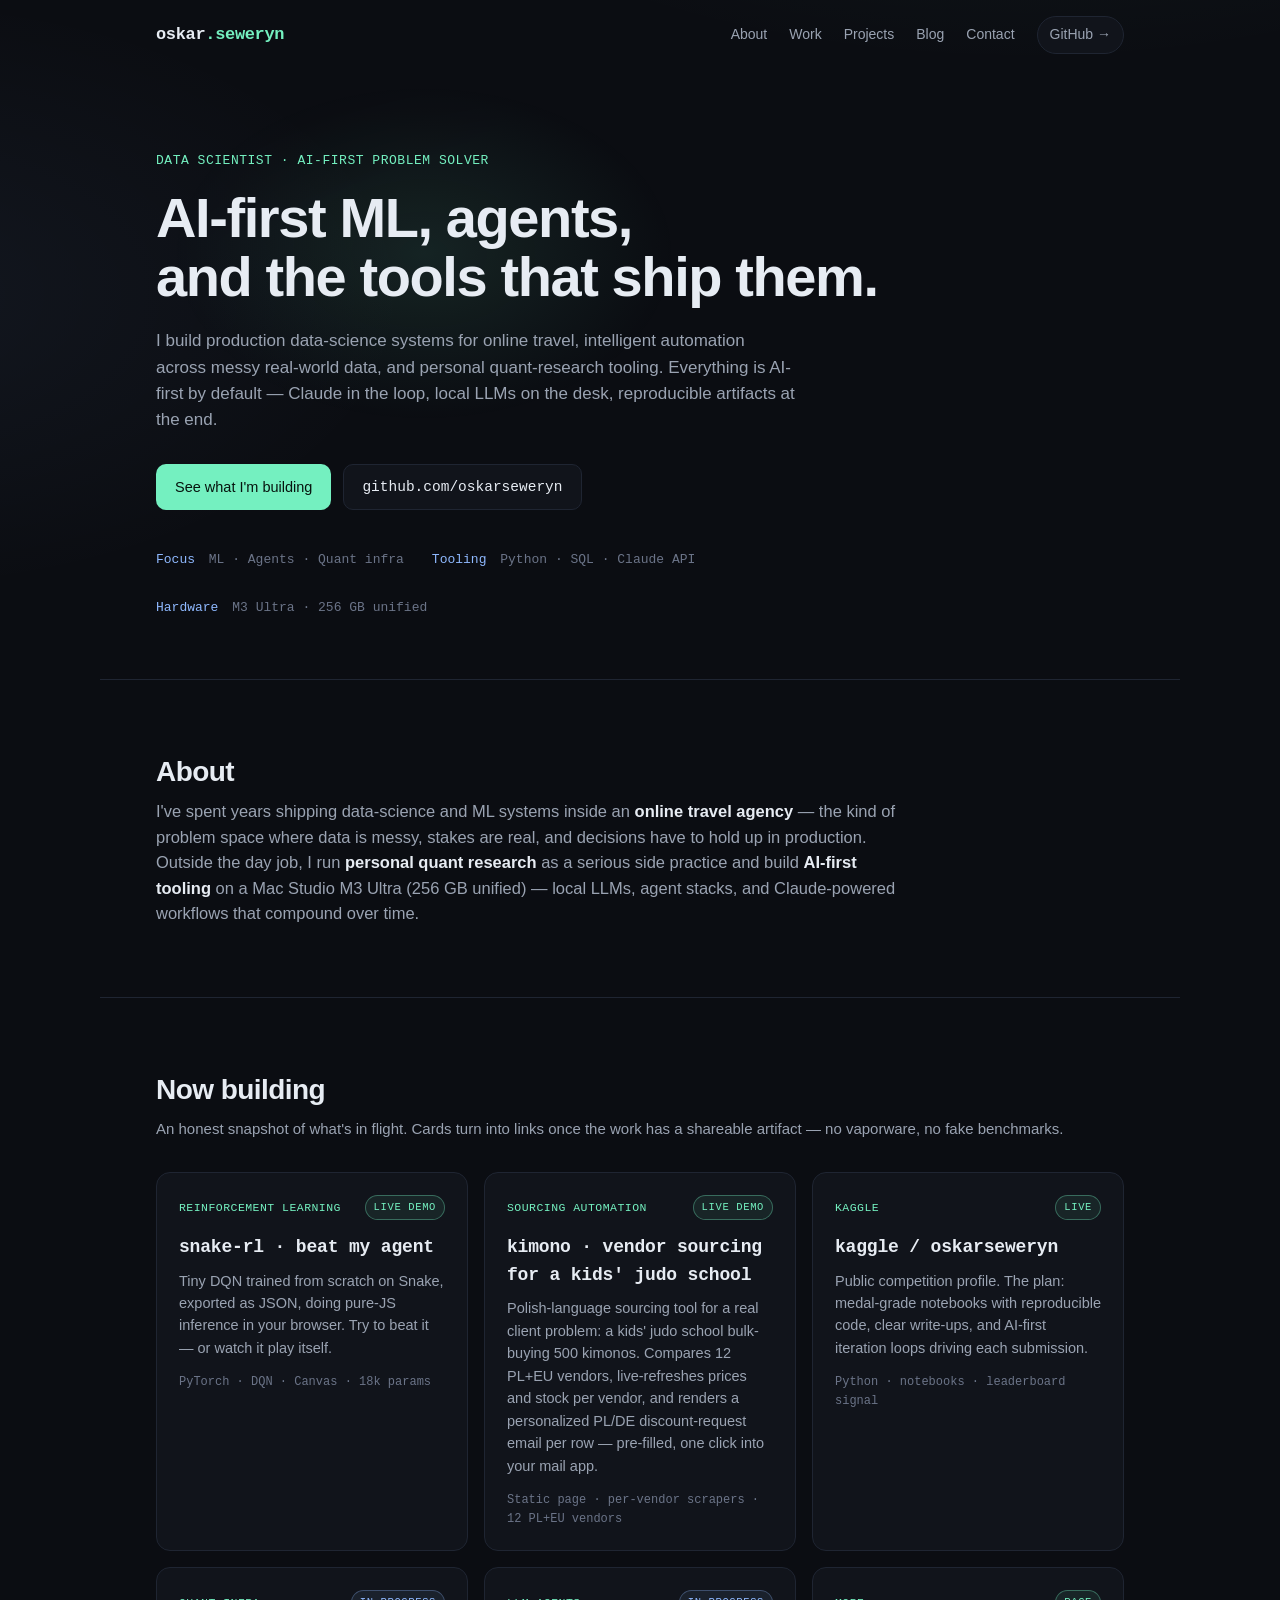
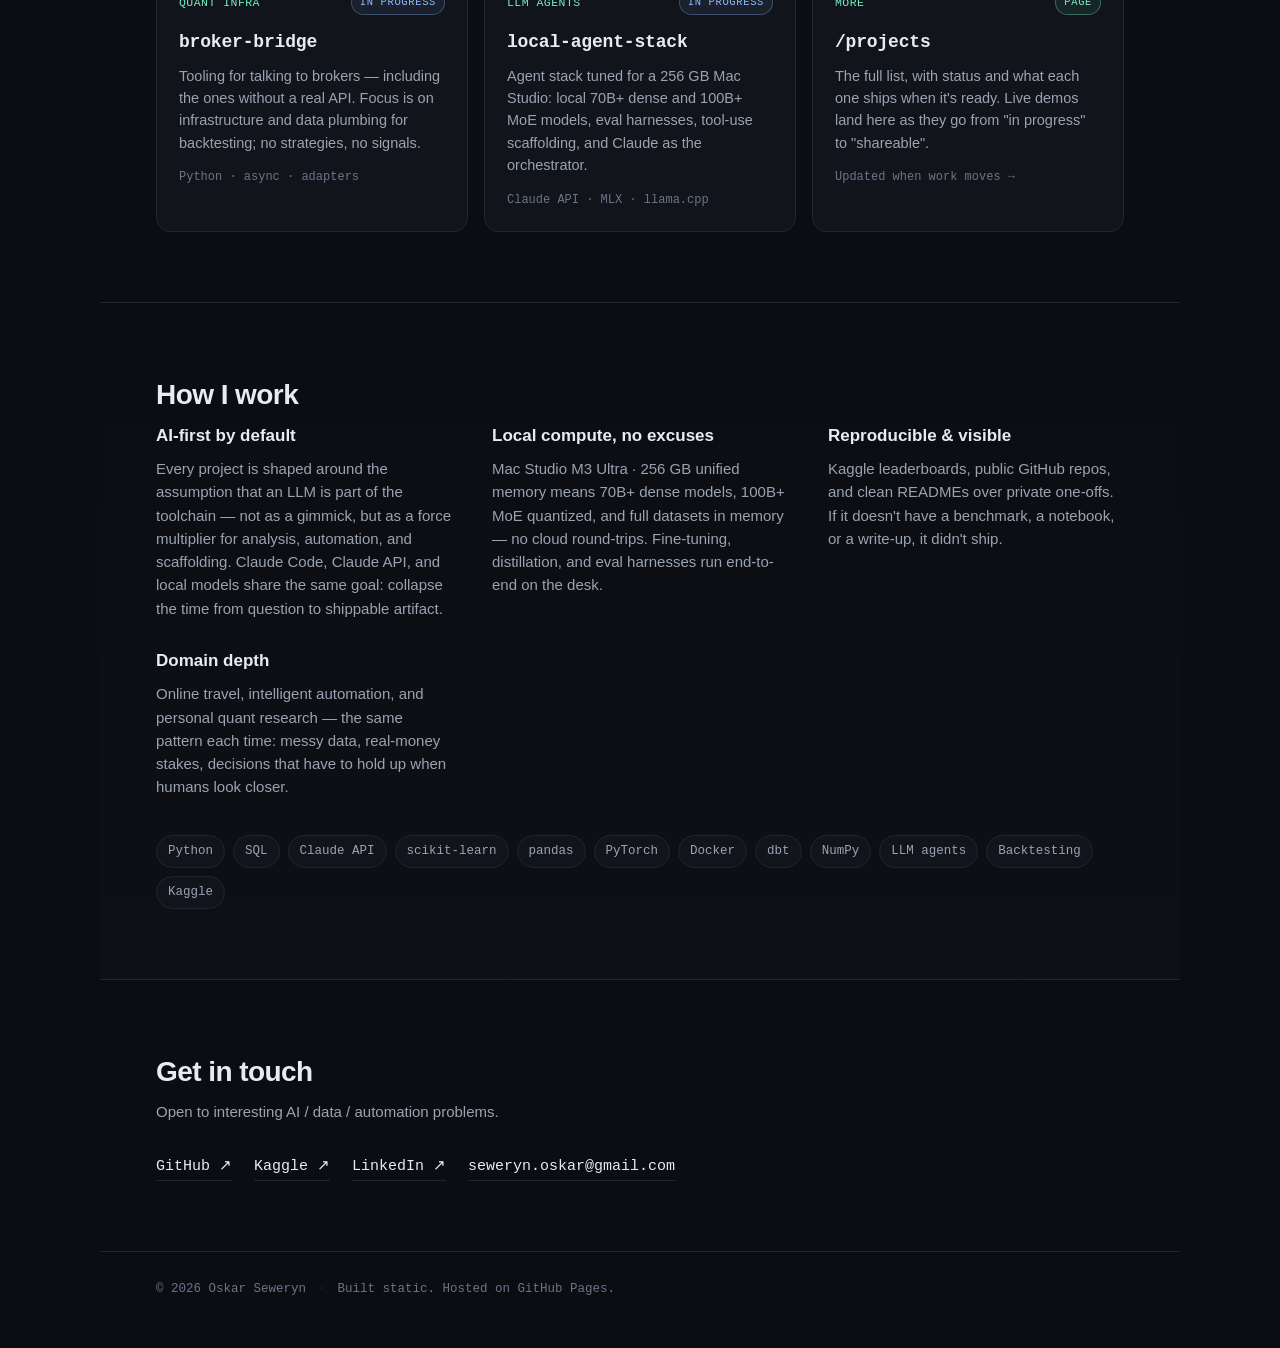
==== commit 8f54dfb5: "Add kimono sourcing project at /projects/kimono/ Polish-language vendor comparison tool built for a " ====
--- a/index.html
+++ b/index.html
@@ -85,6 +85,16 @@
         <div class="card-meta">PyTorch · DQN · Canvas · 18k params</div>
       </a>
 
+      <a class="card" data-reveal href="/projects/kimono/">
+        <div class="card-head">
+          <div class="card-tag">Sourcing automation</div>
+          <span class="status status-live">live demo</span>
+        </div>
+        <h3>kimono · vendor sourcing for a kids' judo school</h3>
+        <p>Polish-language sourcing tool for a real client problem: a kids' judo school bulk-buying 500 kimonos. Compares 12 PL+EU vendors, live-refreshes prices and stock per vendor, and renders a personalized PL/DE discount-request email per row &mdash; pre-filled, one click into your mail app.</p>
+        <div class="card-meta">Static page · per-vendor scrapers · 12 PL+EU vendors</div>
+      </a>
+
       <a class="card" data-reveal href="https://www.kaggle.com/oskarseweryn" target="_blank" rel="noopener">
         <div class="card-head">
           <div class="card-tag">Kaggle</div>
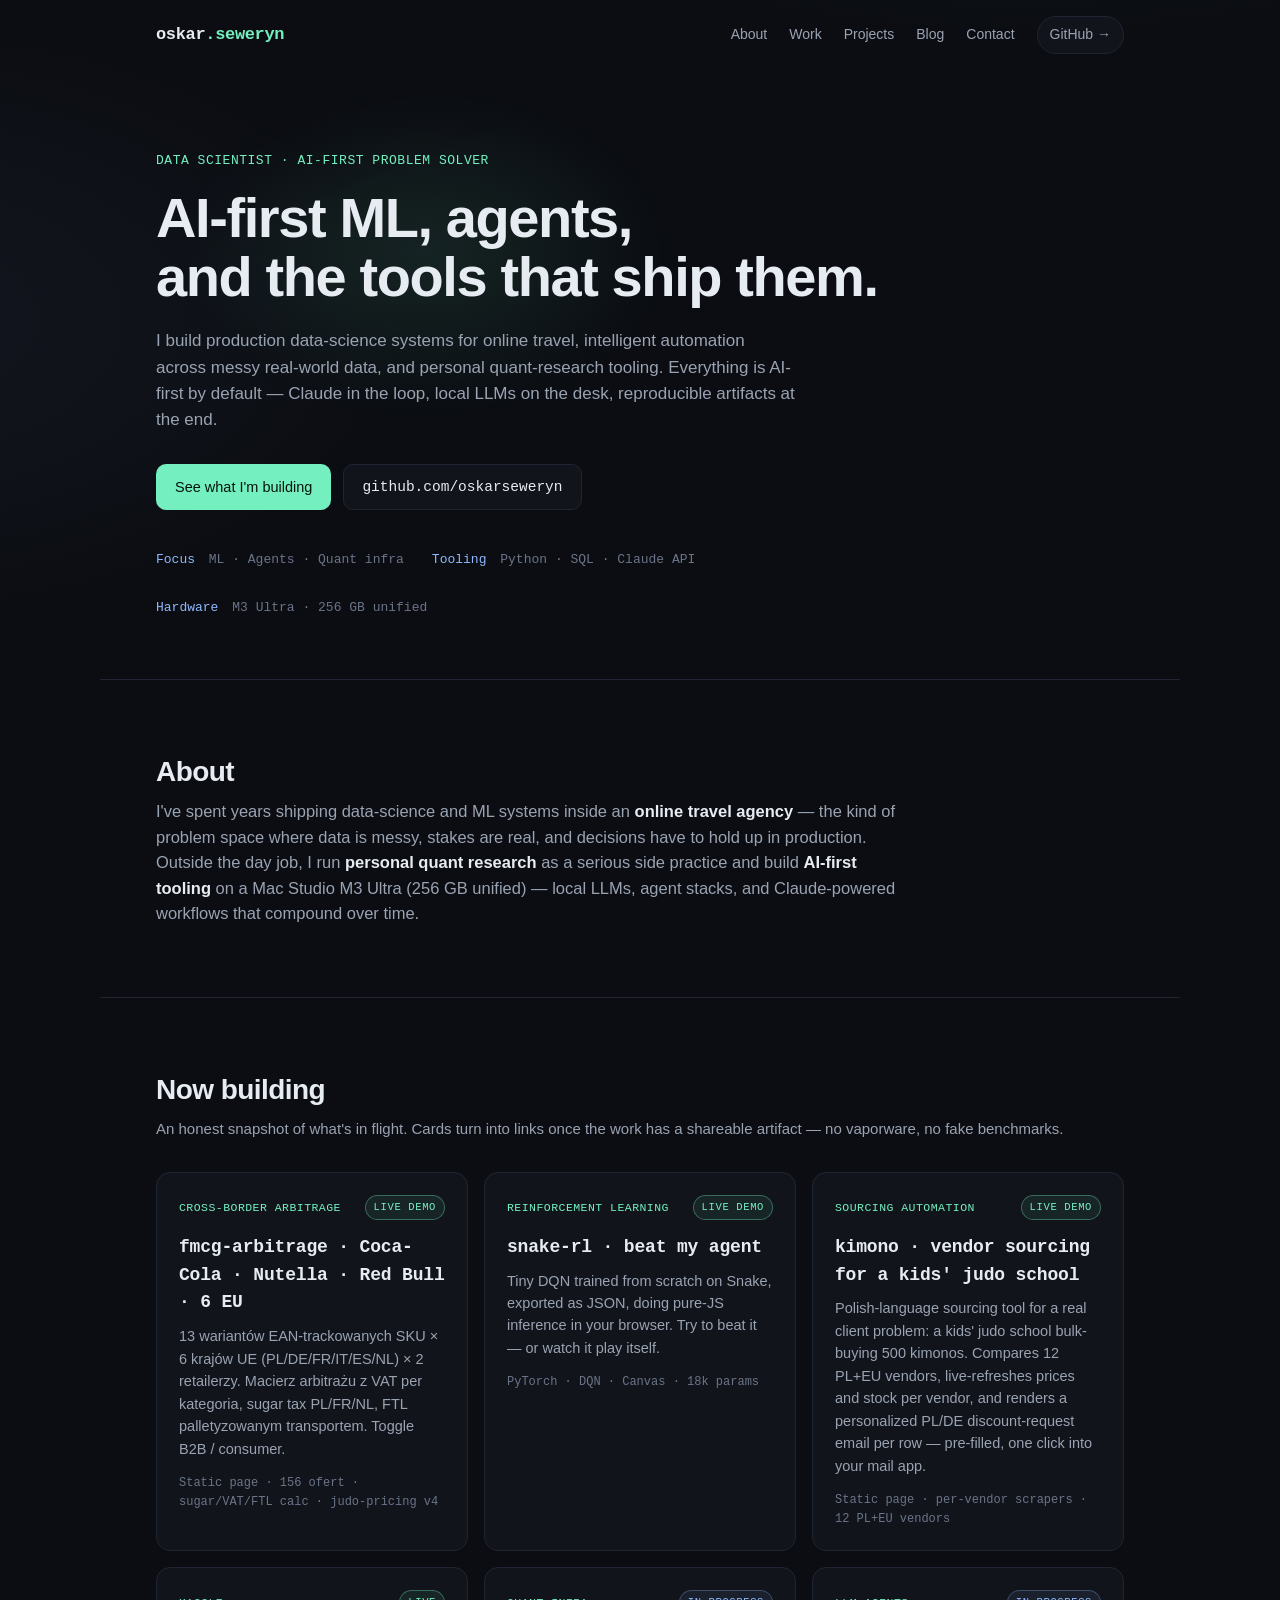
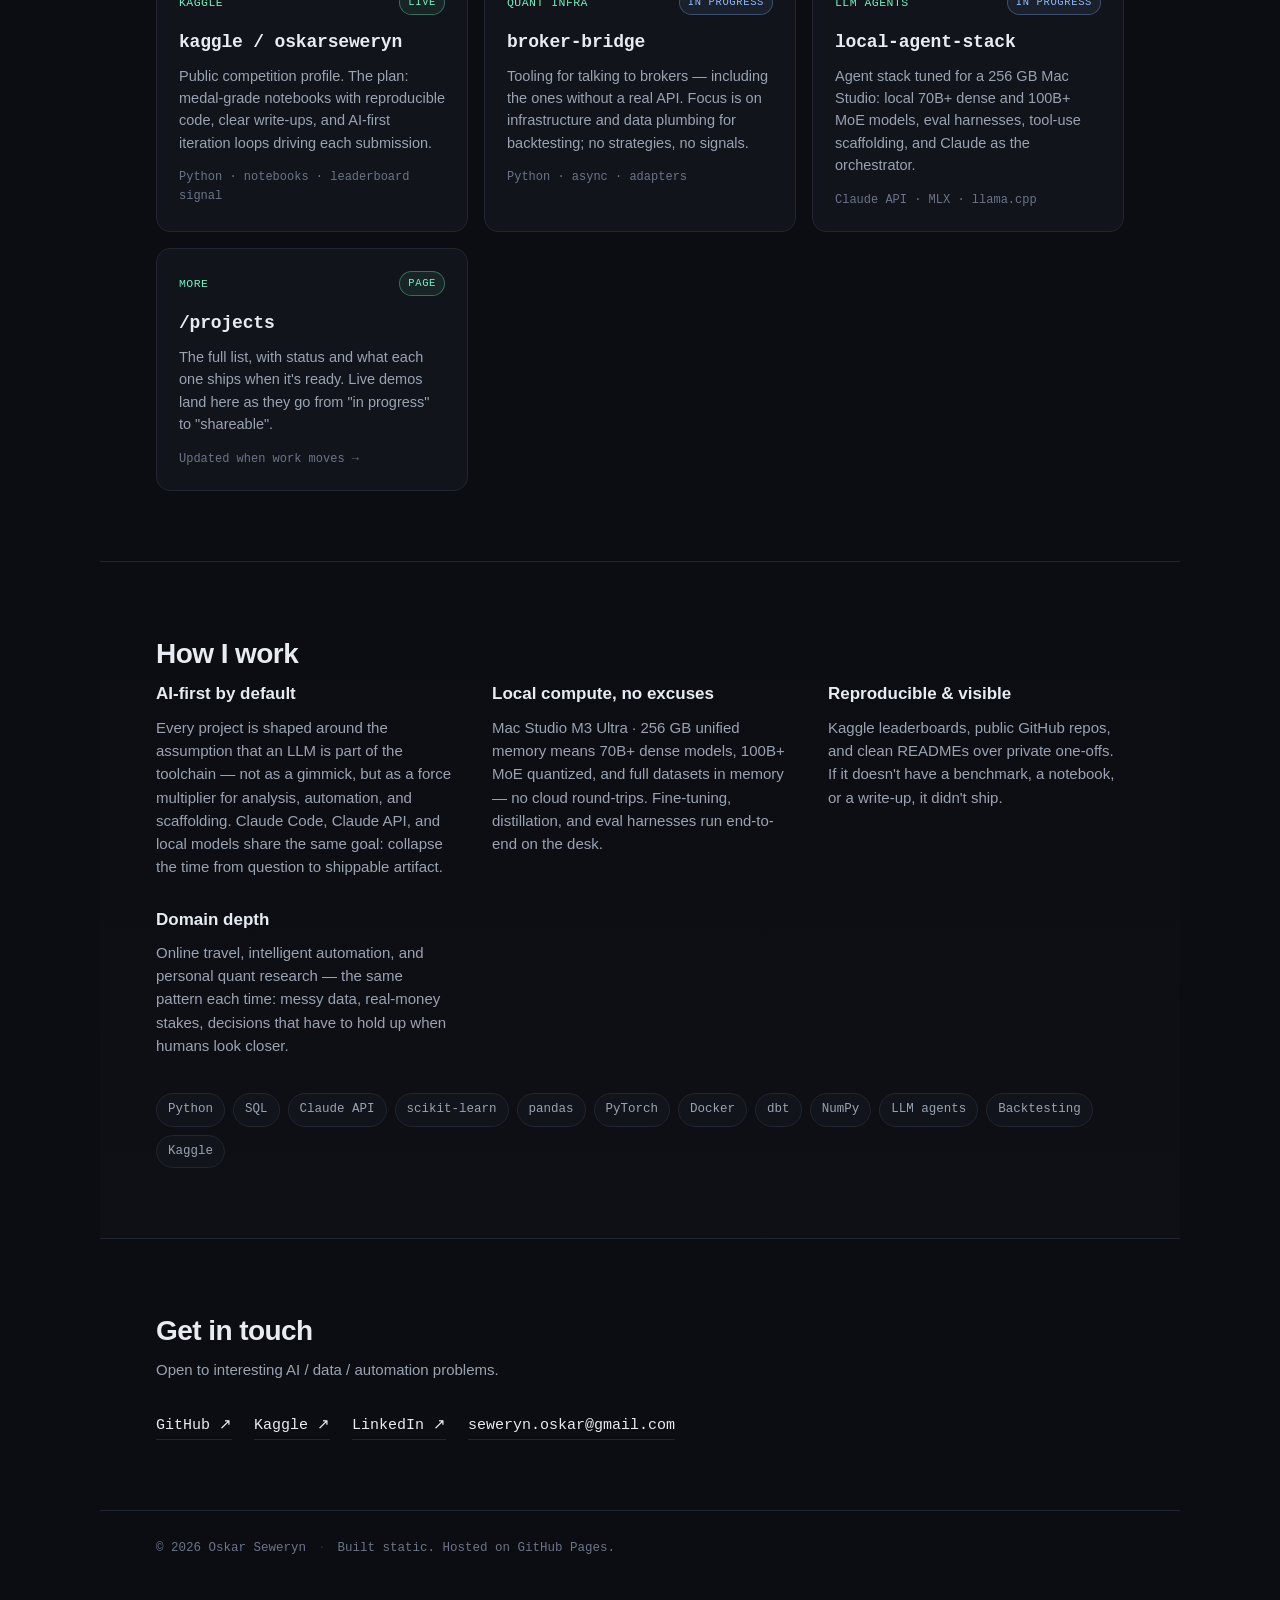
==== commit adac3ebc: "Add poc-fmcg-arbitrage subpage: cross-border Coca-Cola/Nutella/Red Bull scanner 13 EAN-tracked varia" ====
--- a/index.html
+++ b/index.html
@@ -75,6 +75,16 @@
 
     <div class="grid">
 
+      <a class="card" data-reveal href="/projects/poc-fmcg-arbitrage/">
+        <div class="card-head">
+          <div class="card-tag">Cross-border arbitrage</div>
+          <span class="status status-live">live demo</span>
+        </div>
+        <h3>fmcg-arbitrage · Coca-Cola · Nutella · Red Bull · 6 EU</h3>
+        <p>13 wariantów EAN-trackowanych SKU &times; 6 krajów UE (PL/DE/FR/IT/ES/NL) &times; 2 retailerzy. Macierz arbitrażu z VAT per kategoria, sugar tax PL/FR/NL, FTL palletyzowanym transportem. Toggle B2B / consumer.</p>
+        <div class="card-meta">Static page · 156 ofert · sugar/VAT/FTL calc · judo-pricing v4</div>
+      </a>
+
       <a class="card" data-reveal href="/projects/snake-rl/">
         <div class="card-head">
           <div class="card-tag">Reinforcement learning</div>
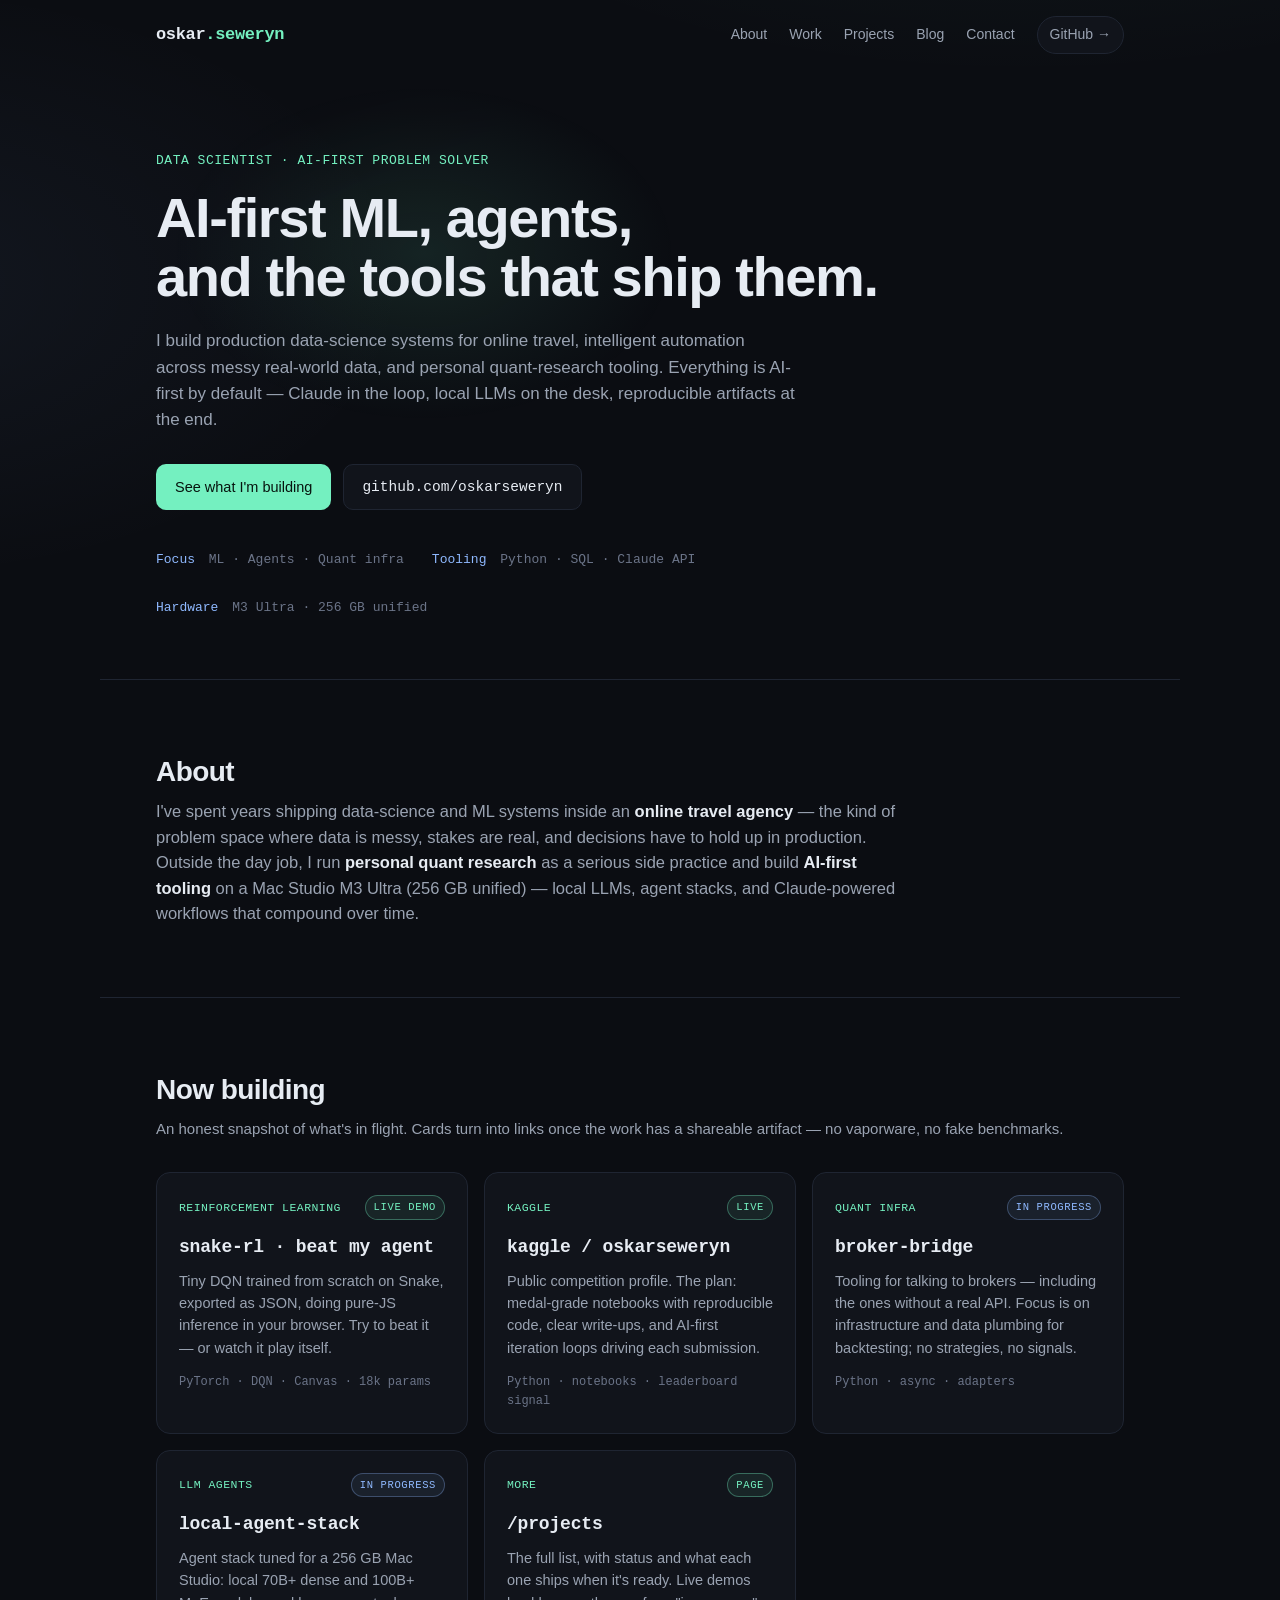
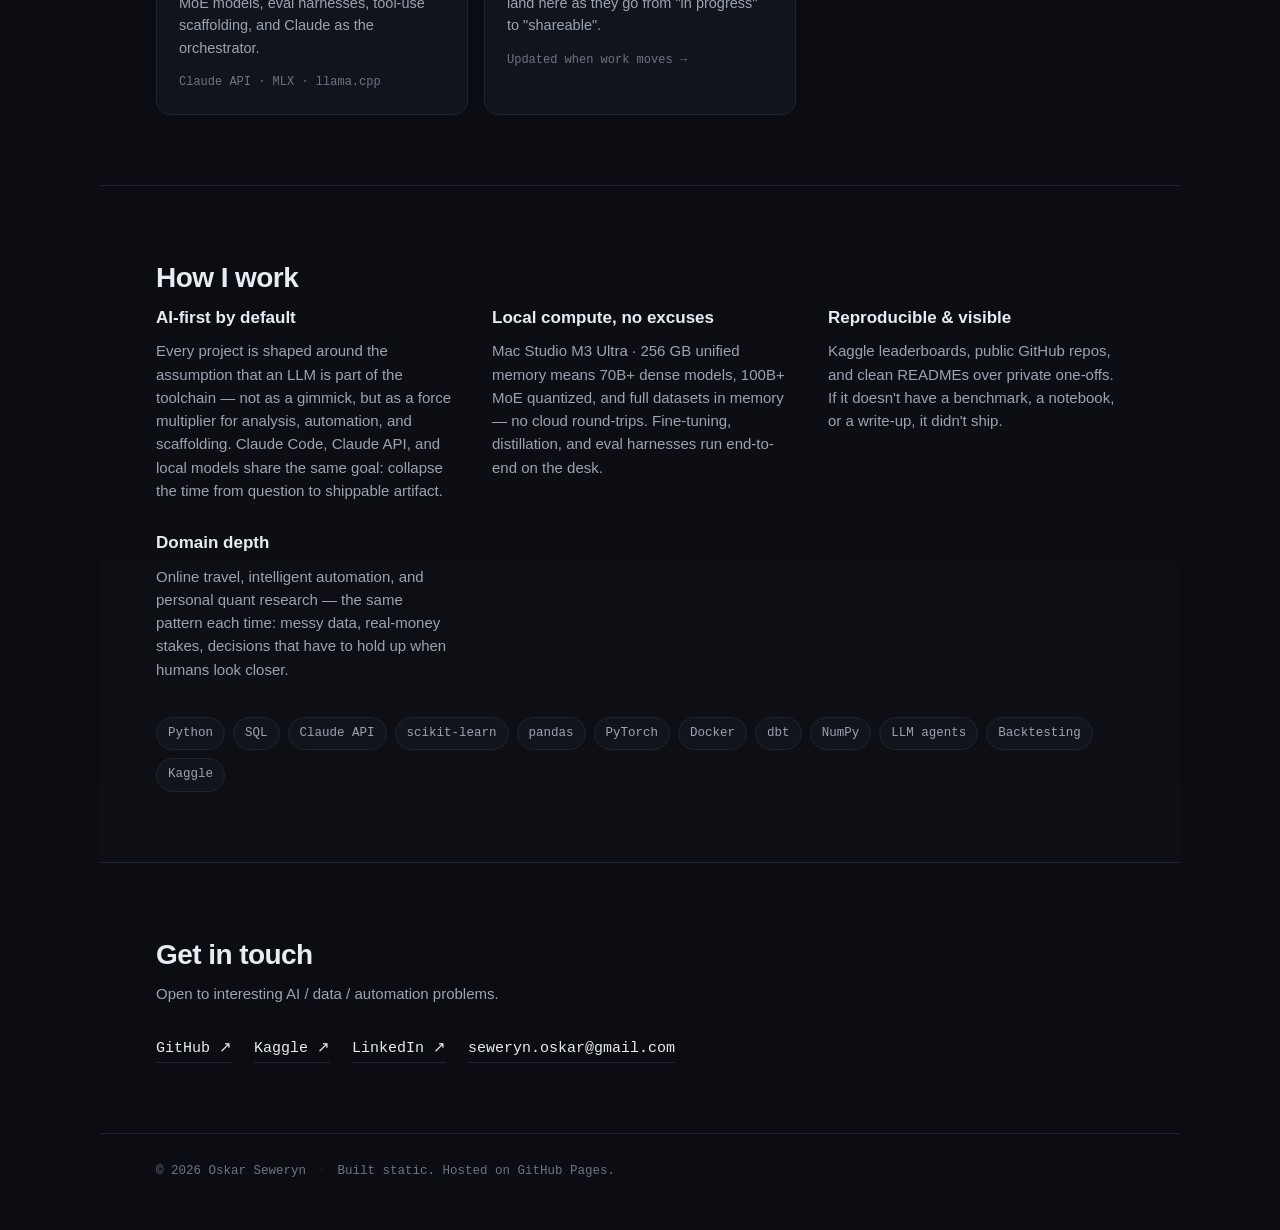
==== commit eddb27ac: "Triage: group client POCs under paused 'POC lab' section, drop planned-only filler cards, trim homep" ====
--- a/index.html
+++ b/index.html
@@ -75,16 +75,6 @@
 
     <div class="grid">
 
-      <a class="card" data-reveal href="/projects/poc-fmcg-arbitrage/">
-        <div class="card-head">
-          <div class="card-tag">Cross-border arbitrage</div>
-          <span class="status status-live">live demo</span>
-        </div>
-        <h3>fmcg-arbitrage · Coca-Cola · Nutella · Red Bull · 6 EU</h3>
-        <p>13 wariantów EAN-trackowanych SKU &times; 6 krajów UE (PL/DE/FR/IT/ES/NL) &times; 2 retailerzy. Macierz arbitrażu z VAT per kategoria, sugar tax PL/FR/NL, FTL palletyzowanym transportem. Toggle B2B / consumer.</p>
-        <div class="card-meta">Static page · 156 ofert · sugar/VAT/FTL calc · judo-pricing v4</div>
-      </a>
-
       <a class="card" data-reveal href="/projects/snake-rl/">
         <div class="card-head">
           <div class="card-tag">Reinforcement learning</div>
@@ -93,16 +83,6 @@
         <h3>snake-rl · beat my agent</h3>
         <p>Tiny DQN trained from scratch on Snake, exported as JSON, doing pure-JS inference in your browser. Try to beat it &mdash; or watch it play itself.</p>
         <div class="card-meta">PyTorch · DQN · Canvas · 18k params</div>
-      </a>
-
-      <a class="card" data-reveal href="/projects/kimono/">
-        <div class="card-head">
-          <div class="card-tag">Sourcing automation</div>
-          <span class="status status-live">live demo</span>
-        </div>
-        <h3>kimono · vendor sourcing for a kids' judo school</h3>
-        <p>Polish-language sourcing tool for a real client problem: a kids' judo school bulk-buying 500 kimonos. Compares 12 PL+EU vendors, live-refreshes prices and stock per vendor, and renders a personalized PL/DE discount-request email per row &mdash; pre-filled, one click into your mail app.</p>
-        <div class="card-meta">Static page · per-vendor scrapers · 12 PL+EU vendors</div>
       </a>
 
       <a class="card" data-reveal href="https://www.kaggle.com/oskarseweryn" target="_blank" rel="noopener">
--- a/style.css
+++ b/style.css
@@ -525,3 +525,25 @@
   [data-reveal] { opacity: 1; transform: none; }
   .card { transform: none !important; }
 }
+
+/* ---------- Project groups (projects subpage) ---------- */
+.group-head {
+  font-size: 24px;
+  letter-spacing: -0.02em;
+  margin: 56px 0 6px;
+}
+.page-head + .group-head { margin-top: 0; }
+.group-note {
+  font-family: var(--mono);
+  font-size: 12px;
+  font-weight: 400;
+  color: var(--fg-dim);
+  margin-left: 10px;
+  vertical-align: middle;
+}
+.group-sub {
+  color: var(--fg-dim);
+  margin: 0 0 24px;
+  font-size: 15px;
+  max-width: 640px;
+}
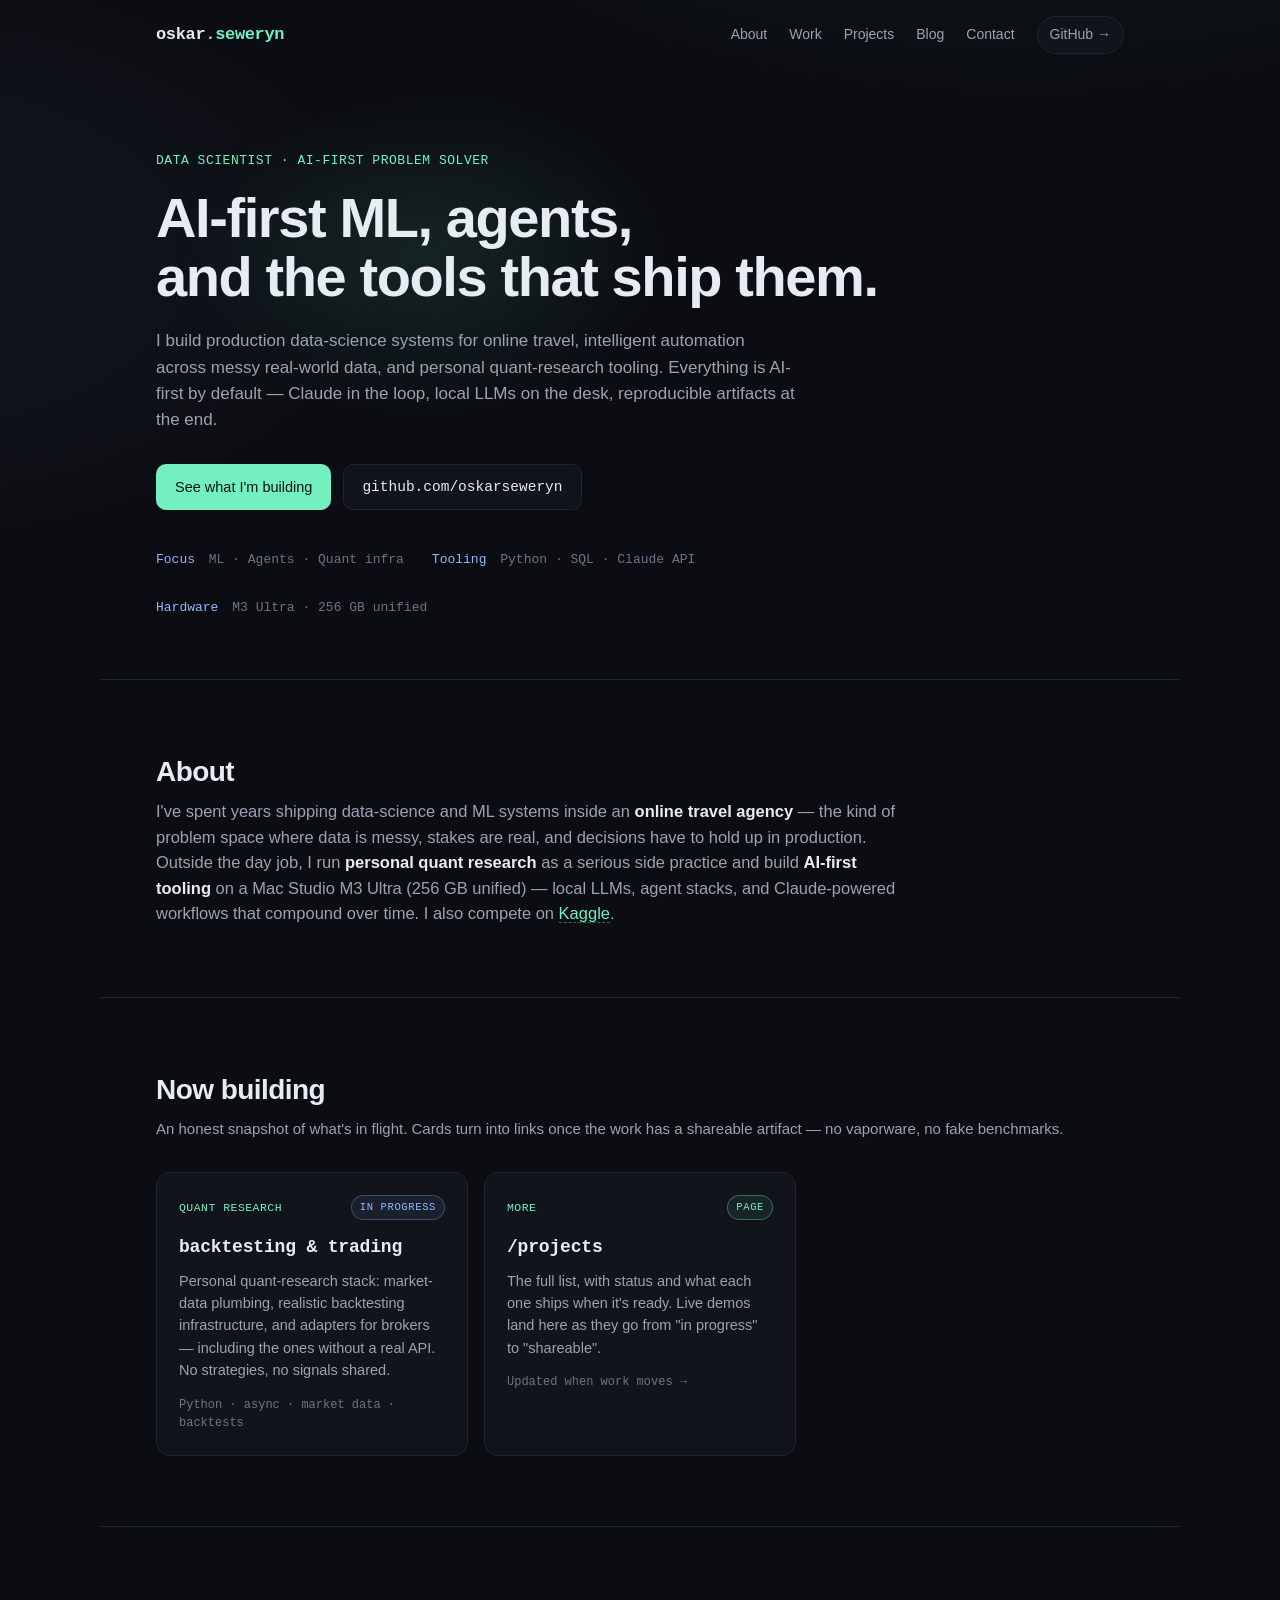
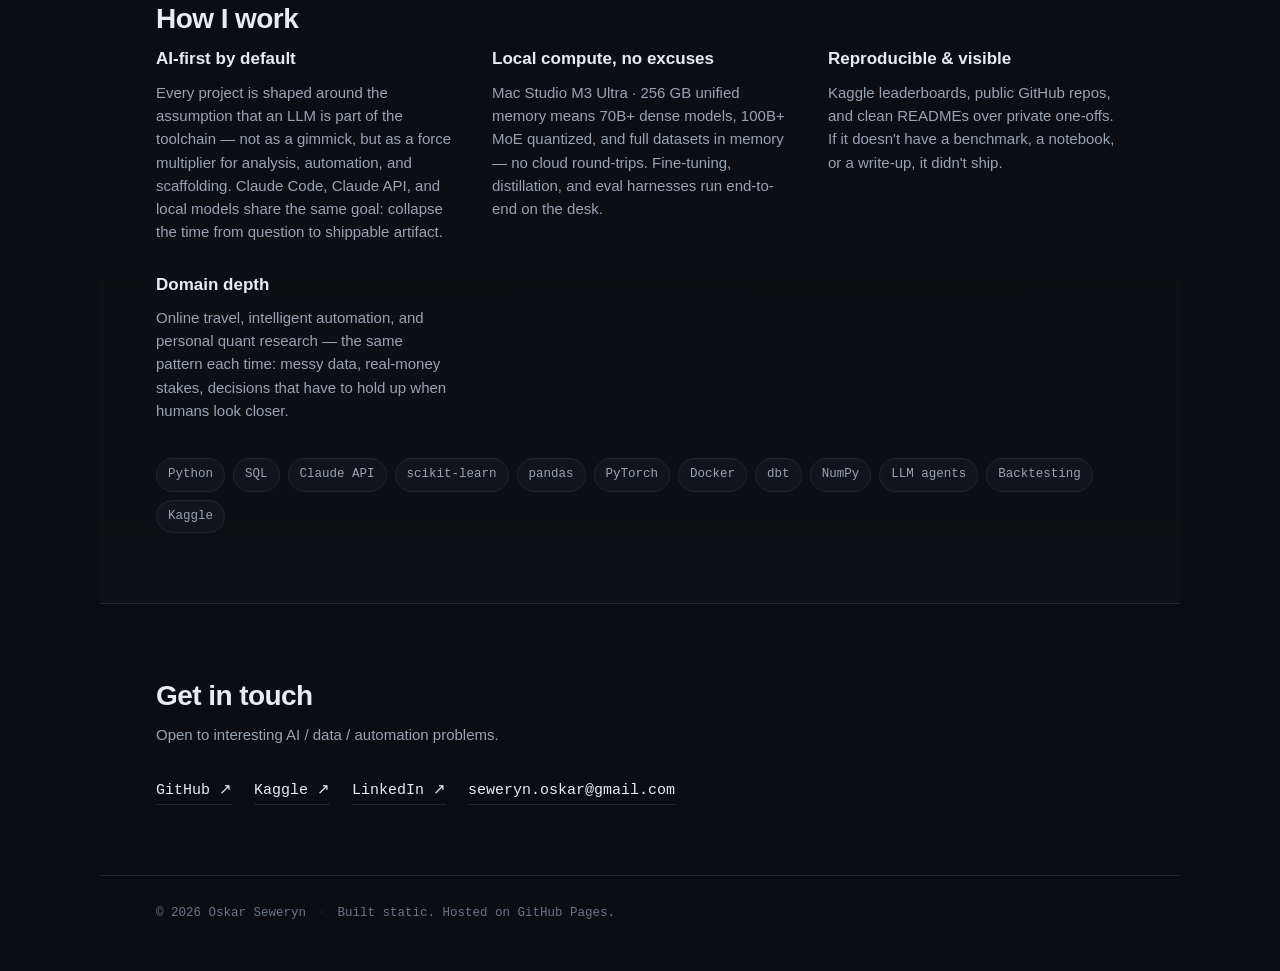
==== commit 68ac2173: "Homepage triage: stream-level 'backtesting & trading' card; Kaggle as About link; snake-rl only on /" ====
--- a/index.html
+++ b/index.html
@@ -62,7 +62,8 @@
       stakes are real, and decisions have to hold up in production. Outside the day job, I
       run <strong>personal quant research</strong> as a serious side practice and build
       <strong>AI-first tooling</strong> on a Mac Studio M3 Ultra (256&nbsp;GB unified) — local
-      LLMs, agent stacks, and Claude-powered workflows that compound over time.
+      LLMs, agent stacks, and Claude-powered workflows that compound over time. I also
+      compete on <a href="https://www.kaggle.com/oskarseweryn" target="_blank" rel="noopener">Kaggle</a>.
     </p>
   </section>
 
@@ -75,44 +76,14 @@
 
     <div class="grid">
 
-      <a class="card" data-reveal href="/projects/snake-rl/">
-        <div class="card-head">
-          <div class="card-tag">Reinforcement learning</div>
-          <span class="status status-live">live demo</span>
-        </div>
-        <h3>snake-rl · beat my agent</h3>
-        <p>Tiny DQN trained from scratch on Snake, exported as JSON, doing pure-JS inference in your browser. Try to beat it &mdash; or watch it play itself.</p>
-        <div class="card-meta">PyTorch · DQN · Canvas · 18k params</div>
-      </a>
-
-      <a class="card" data-reveal href="https://www.kaggle.com/oskarseweryn" target="_blank" rel="noopener">
-        <div class="card-head">
-          <div class="card-tag">Kaggle</div>
-          <span class="status status-live">live</span>
-        </div>
-        <h3>kaggle / oskarseweryn</h3>
-        <p>Public competition profile. The plan: medal-grade notebooks with reproducible code, clear write-ups, and AI-first iteration loops driving each submission.</p>
-        <div class="card-meta">Python · notebooks · leaderboard signal</div>
-      </a>
-
       <div class="card card-soon" data-reveal aria-disabled="true">
         <div class="card-head">
-          <div class="card-tag">Quant infra</div>
+          <div class="card-tag">Quant research</div>
           <span class="status status-progress">in&nbsp;progress</span>
         </div>
-        <h3>broker-bridge</h3>
-        <p>Tooling for talking to brokers — including the ones without a real API. Focus is on infrastructure and data plumbing for backtesting; no strategies, no signals.</p>
-        <div class="card-meta">Python · async · adapters</div>
-      </div>
-
-      <div class="card card-soon" data-reveal aria-disabled="true">
-        <div class="card-head">
-          <div class="card-tag">LLM agents</div>
-          <span class="status status-progress">in&nbsp;progress</span>
-        </div>
-        <h3>local-agent-stack</h3>
-        <p>Agent stack tuned for a 256&nbsp;GB Mac Studio: local 70B+ dense and 100B+ MoE models, eval harnesses, tool-use scaffolding, and Claude as the orchestrator.</p>
-        <div class="card-meta">Claude API · MLX · llama.cpp</div>
+        <h3>backtesting &amp; trading</h3>
+        <p>Personal quant-research stack: market-data plumbing, realistic backtesting infrastructure, and adapters for brokers — including the ones without a real API. No strategies, no signals shared.</p>
+        <div class="card-meta">Python · async · market data · backtests</div>
       </div>
 
       <a class="card" data-reveal href="/projects/">
--- a/style.css
+++ b/style.css
@@ -547,3 +547,8 @@
   font-size: 15px;
   max-width: 640px;
 }
+
+.about .bio a {
+  color: var(--accent);
+  border-bottom: 1px dashed rgba(116, 240, 192, 0.4);
+}
